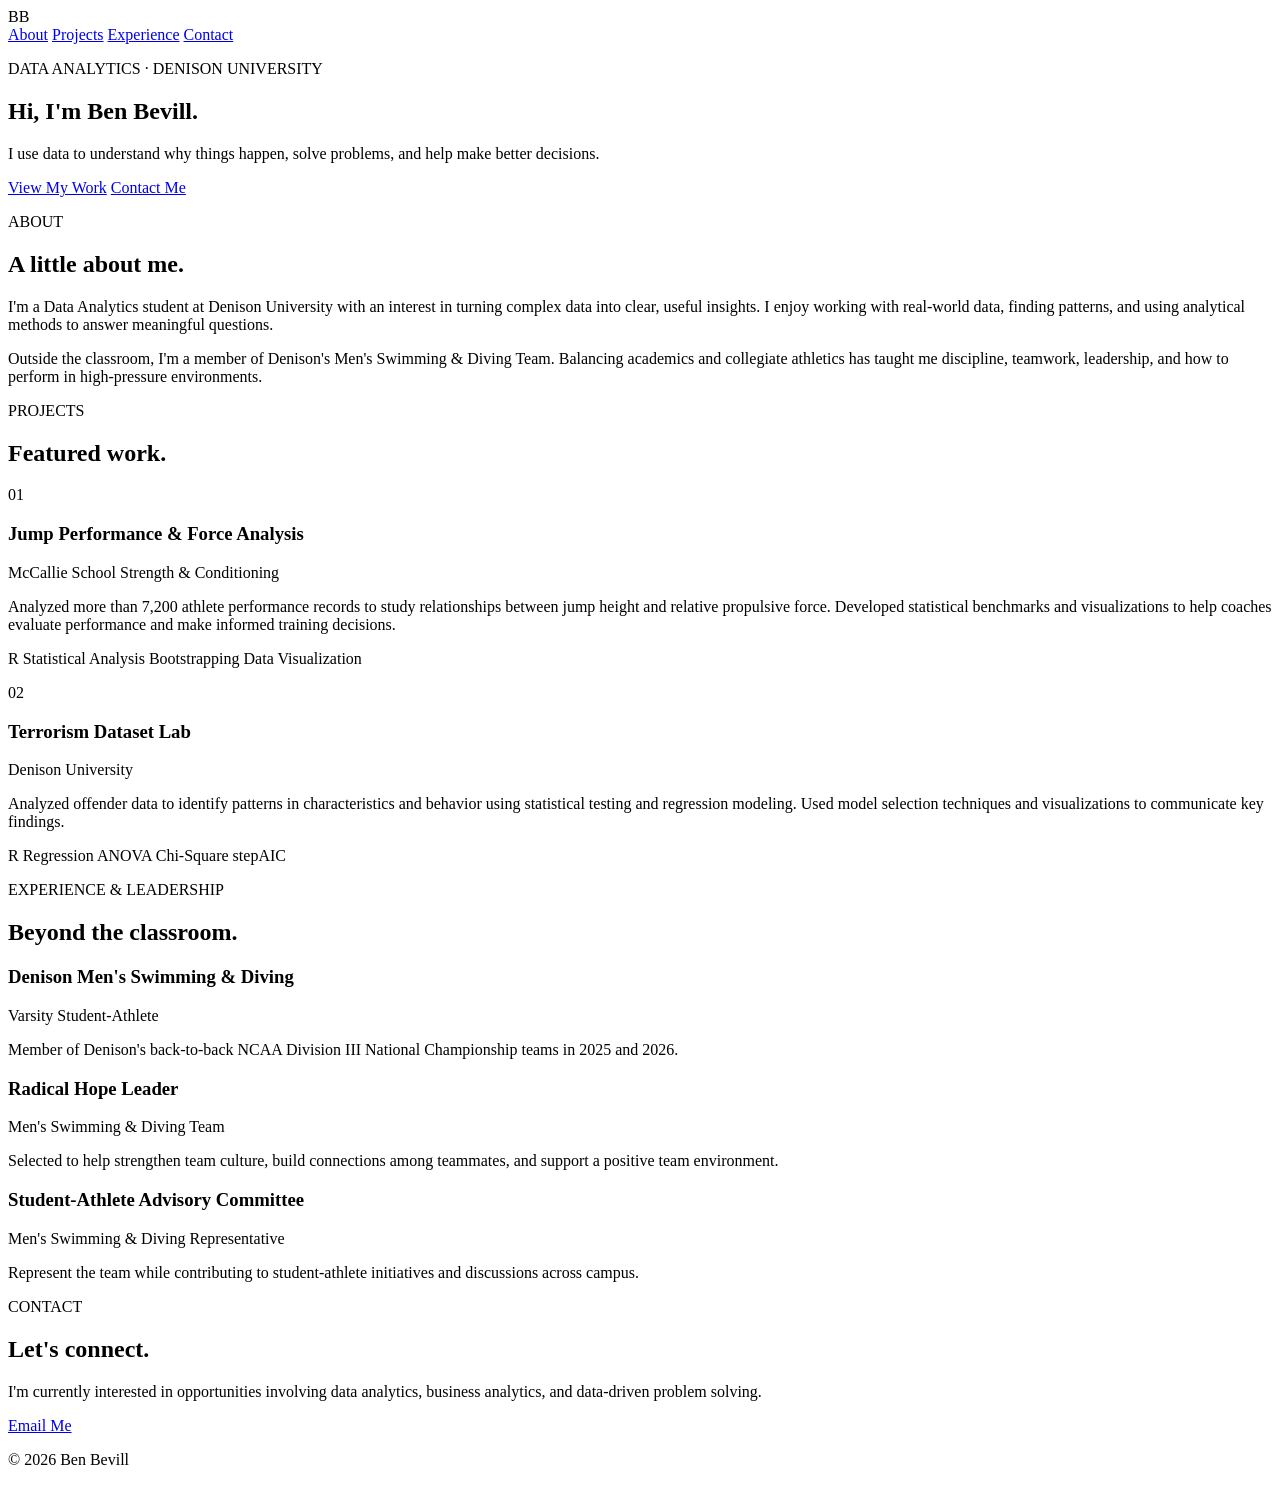
==== index.html @ aefa6fc0 "Add initial portfolio website structure This is the initial commit of the portfolio website for Ben " ====
<!DOCTYPE html>
<html lang="en">

<head>
    <meta charset="UTF-8">
    <meta name="viewport" content="width=device-width, initial-scale=1.0">
    <title>Ben Bevill | Data Analytics</title>
    <meta name="description" content="Portfolio of Ben Bevill, a Data Analytics student at Denison University.">

    <link rel="stylesheet" href="style.css">
</head>

<body>

    <nav>
        <div class="logo">BB</div>

        <div class="nav-links">
            <a href="#about">About</a>
            <a href="#projects">Projects</a>
            <a href="#experience">Experience</a>
            <a href="#contact">Contact</a>
        </div>
    </nav>

    <main>

        <section class="hero">
            <p class="eyebrow">DATA ANALYTICS · DENISON UNIVERSITY</p>

            <h1>Hi, I'm Ben Bevill.</h1>

            <p class="hero-text">
                I use data to understand why things happen, solve problems,
                and help make better decisions.
            </p>

            <div class="hero-buttons">
                <a href="#projects" class="primary-button">View My Work</a>
                <a href="#contact" class="secondary-button">Contact Me</a>
            </div>
        </section>


        <section id="about">
            <p class="section-label">ABOUT</p>
            <h2>A little about me.</h2>

            <p>
                I'm a Data Analytics student at Denison University with an interest
                in turning complex data into clear, useful insights. I enjoy working
                with real-world data, finding patterns, and using analytical methods
                to answer meaningful questions.
            </p>

            <p>
                Outside the classroom, I'm a member of Denison's Men's Swimming &
                Diving Team. Balancing academics and collegiate athletics has taught
                me discipline, teamwork, leadership, and how to perform in
                high-pressure environments.
            </p>
        </section>


        <section id="projects">
            <p class="section-label">PROJECTS</p>
            <h2>Featured work.</h2>

            <article class="project-card">
                <p class="project-number">01</p>
                <h3>Jump Performance & Force Analysis</h3>
                <p class="project-company">
                    McCallie School Strength & Conditioning
                </p>

                <p>
                    Analyzed more than 7,200 athlete performance records to study
                    relationships between jump height and relative propulsive force.
                    Developed statistical benchmarks and visualizations to help
                    coaches evaluate performance and make informed training decisions.
                </p>

                <div class="skills">
                    <span>R</span>
                    <span>Statistical Analysis</span>
                    <span>Bootstrapping</span>
                    <span>Data Visualization</span>
                </div>
            </article>


            <article class="project-card">
                <p class="project-number">02</p>
                <h3>Terrorism Dataset Lab</h3>
                <p class="project-company">Denison University</p>

                <p>
                    Analyzed offender data to identify patterns in characteristics
                    and behavior using statistical testing and regression modeling.
                    Used model selection techniques and visualizations to communicate
                    key findings.
                </p>

                <div class="skills">
                    <span>R</span>
                    <span>Regression</span>
                    <span>ANOVA</span>
                    <span>Chi-Square</span>
                    <span>stepAIC</span>
                </div>
            </article>

        </section>


        <section id="experience">
            <p class="section-label">EXPERIENCE & LEADERSHIP</p>
            <h2>Beyond the classroom.</h2>

            <div class="experience-item">
                <h3>Denison Men's Swimming & Diving</h3>
                <p>Varsity Student-Athlete</p>
                <p>
                    Member of Denison's back-to-back NCAA Division III National
                    Championship teams in 2025 and 2026.
                </p>
            </div>

            <div class="experience-item">
                <h3>Radical Hope Leader</h3>
                <p>Men's Swimming & Diving Team</p>
                <p>
                    Selected to help strengthen team culture, build connections
                    among teammates, and support a positive team environment.
                </p>
            </div>

            <div class="experience-item">
                <h3>Student-Athlete Advisory Committee</h3>
                <p>Men's Swimming & Diving Representative</p>
                <p>
                    Represent the team while contributing to student-athlete
                    initiatives and discussions across campus.
                </p>
            </div>
        </section>


        <section id="contact">
            <p class="section-label">CONTACT</p>
            <h2>Let's connect.</h2>

            <p>
                I'm currently interested in opportunities involving data analytics,
                business analytics, and data-driven problem solving.
            </p>

            <div class="contact-links">
                <a href="mailto:bevill_b1@denison.edu">Email Me</a>

                <!-- We'll add your LinkedIn and GitHub links here later -->
            </div>
        </section>

    </main>

    <footer>
        <p>© 2026 Ben Bevill</p>
    </footer>

</body>
</html>
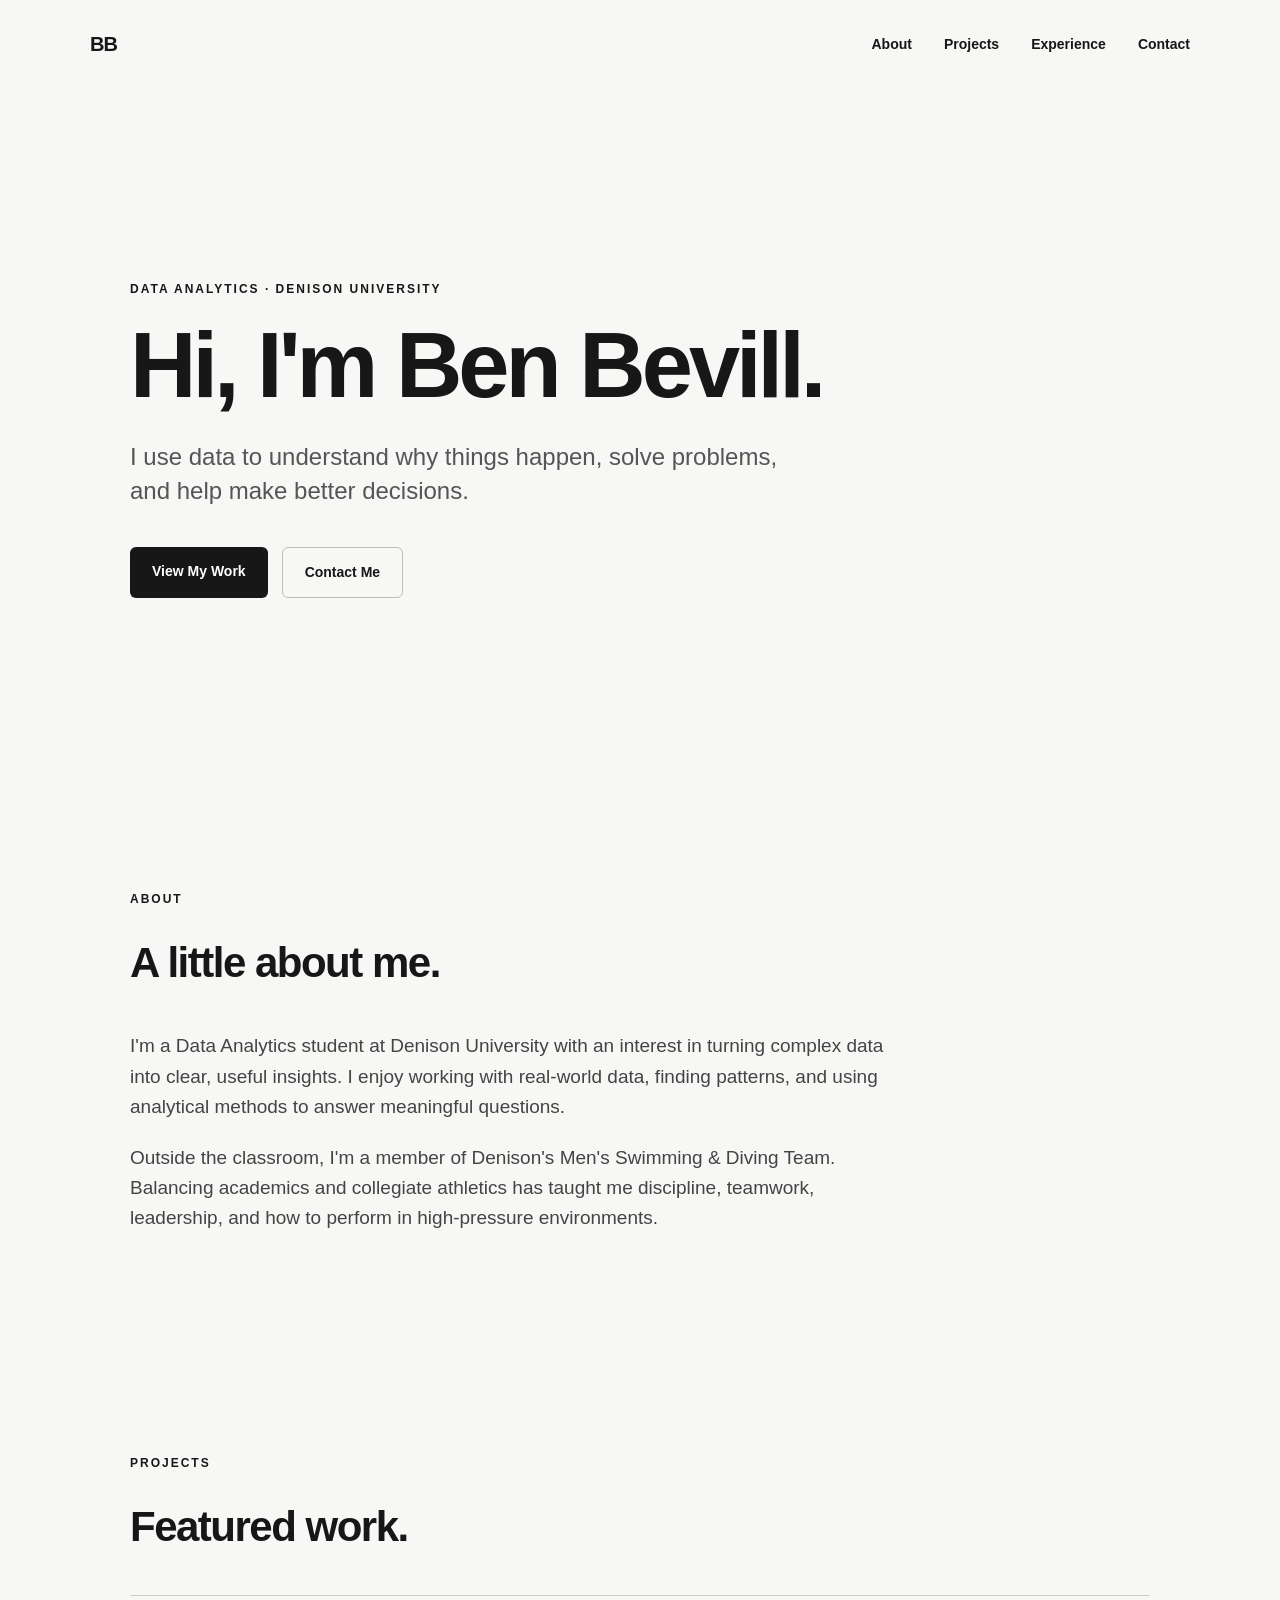
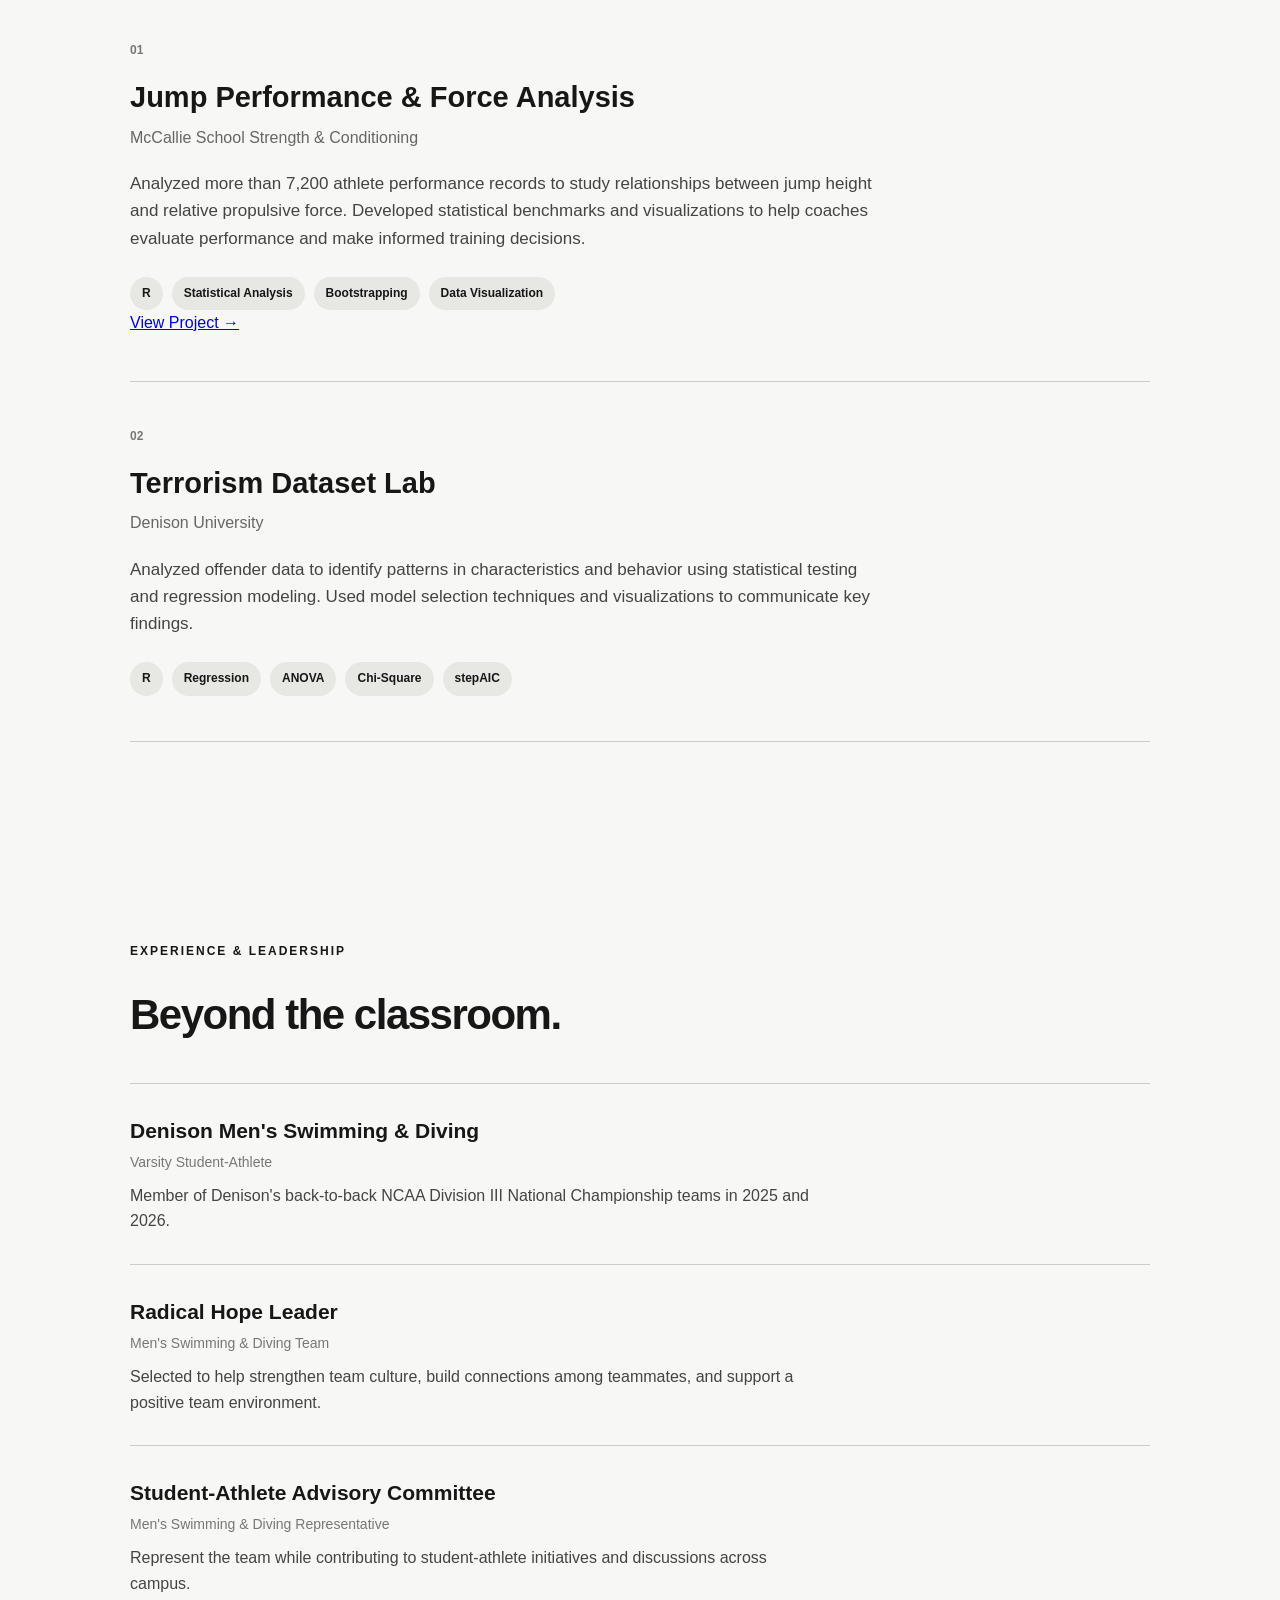
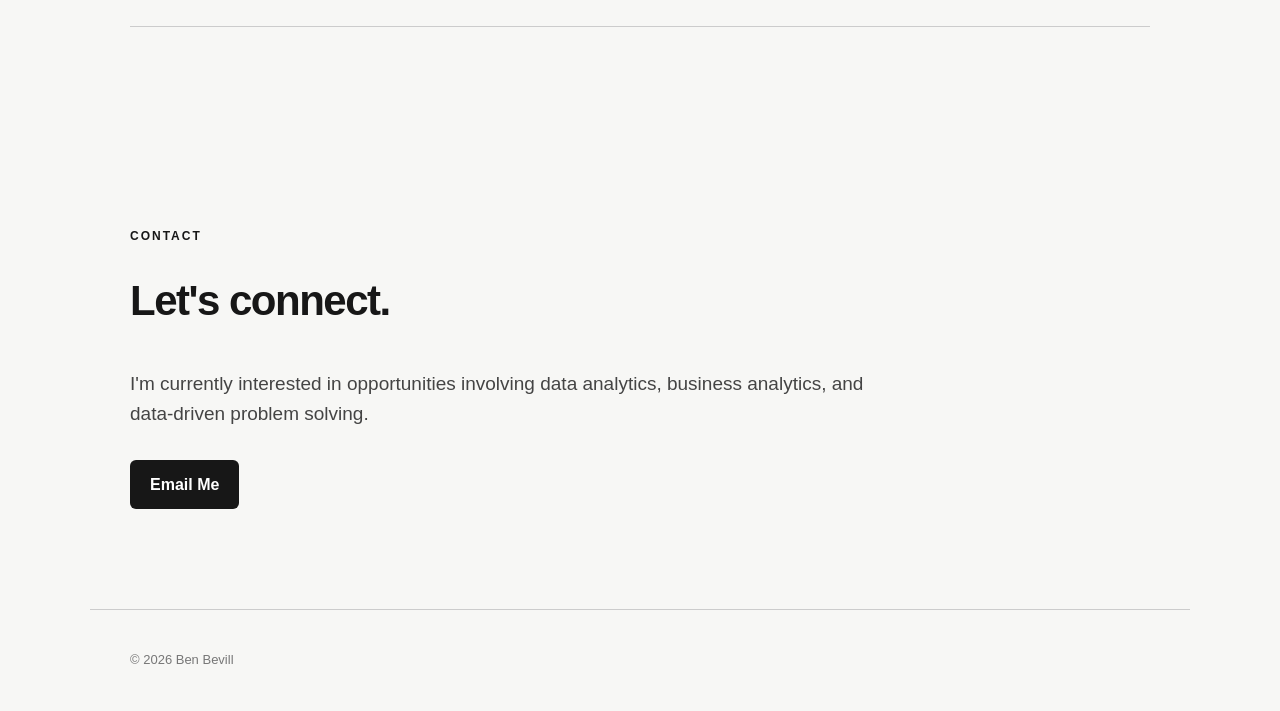
==== commit 84f13eb8: "Refactor HTML structure and formatting" ====
--- a/index.html
+++ b/index.html
@@ -4,15 +4,24 @@
 <head>
     <meta charset="UTF-8">
     <meta name="viewport" content="width=device-width, initial-scale=1.0">
+
     <title>Ben Bevill | Data Analytics</title>
-    <meta name="description" content="Portfolio of Ben Bevill, a Data Analytics student at Denison University.">
+
+    <meta
+        name="description"
+        content="Portfolio of Ben Bevill, a Data Analytics student at Denison University."
+    >
 
     <link rel="stylesheet" href="style.css">
 </head>
 
+
 <body>
 
+    <!-- NAVIGATION -->
+
     <nav>
+
         <div class="logo">BB</div>
 
         <div class="nav-links">
@@ -21,152 +30,302 @@
             <a href="#experience">Experience</a>
             <a href="#contact">Contact</a>
         </div>
+
     </nav>
 
+
     <main>
 
+
+        <!-- HERO -->
+
         <section class="hero">
-            <p class="eyebrow">DATA ANALYTICS · DENISON UNIVERSITY</p>
-
-            <h1>Hi, I'm Ben Bevill.</h1>
+
+            <p class="eyebrow">
+                DATA ANALYTICS · DENISON UNIVERSITY
+            </p>
+
+            <h1>
+                Hi, I'm Ben Bevill.
+            </h1>
 
             <p class="hero-text">
-                I use data to understand why things happen, solve problems,
-                and help make better decisions.
+                I use data to understand why things happen,
+                solve problems, and help make better decisions.
             </p>
 
             <div class="hero-buttons">
-                <a href="#projects" class="primary-button">View My Work</a>
-                <a href="#contact" class="secondary-button">Contact Me</a>
-            </div>
-        </section>
-
+
+                <a
+                    href="#projects"
+                    class="primary-button"
+                >
+                    View My Work
+                </a>
+
+                <a
+                    href="#contact"
+                    class="secondary-button"
+                >
+                    Contact Me
+                </a>
+
+            </div>
+
+        </section>
+
+
+
+        <!-- ABOUT -->
 
         <section id="about">
-            <p class="section-label">ABOUT</p>
-            <h2>A little about me.</h2>
+
+            <p class="section-label">
+                ABOUT
+            </p>
+
+            <h2>
+                A little about me.
+            </h2>
 
             <p>
-                I'm a Data Analytics student at Denison University with an interest
-                in turning complex data into clear, useful insights. I enjoy working
-                with real-world data, finding patterns, and using analytical methods
-                to answer meaningful questions.
+                I'm a Data Analytics student at Denison University
+                with an interest in turning complex data into clear,
+                useful insights. I enjoy working with real-world data,
+                finding patterns, and using analytical methods to
+                answer meaningful questions.
             </p>
 
             <p>
-                Outside the classroom, I'm a member of Denison's Men's Swimming &
-                Diving Team. Balancing academics and collegiate athletics has taught
-                me discipline, teamwork, leadership, and how to perform in
+                Outside the classroom, I'm a member of Denison's
+                Men's Swimming & Diving Team. Balancing academics
+                and collegiate athletics has taught me discipline,
+                teamwork, leadership, and how to perform in
                 high-pressure environments.
             </p>
-        </section>
-
+
+        </section>
+
+
+
+        <!-- PROJECTS -->
 
         <section id="projects">
-            <p class="section-label">PROJECTS</p>
-            <h2>Featured work.</h2>
+
+            <p class="section-label">
+                PROJECTS
+            </p>
+
+            <h2>
+                Featured work.
+            </h2>
+
+
+            <!-- MCCALLIE PROJECT -->
 
             <article class="project-card">
-                <p class="project-number">01</p>
-                <h3>Jump Performance & Force Analysis</h3>
+
+                <p class="project-number">
+                    01
+                </p>
+
+                <h3>
+                    Jump Performance & Force Analysis
+                </h3>
+
                 <p class="project-company">
                     McCallie School Strength & Conditioning
                 </p>
 
                 <p>
-                    Analyzed more than 7,200 athlete performance records to study
-                    relationships between jump height and relative propulsive force.
-                    Developed statistical benchmarks and visualizations to help
-                    coaches evaluate performance and make informed training decisions.
+                    Analyzed more than 7,200 athlete performance
+                    records to study relationships between jump
+                    height and relative propulsive force. Developed
+                    statistical benchmarks and visualizations to
+                    help coaches evaluate performance and make
+                    informed training decisions.
                 </p>
 
                 <div class="skills">
+
                     <span>R</span>
                     <span>Statistical Analysis</span>
                     <span>Bootstrapping</span>
                     <span>Data Visualization</span>
+
                 </div>
+
+                <a
+                    href="mccallie.html"
+                    class="project-link"
+                >
+                    View Project →
+                </a>
+
             </article>
 
 
+
+            <!-- TERRORISM DATASET PROJECT -->
+
             <article class="project-card">
-                <p class="project-number">02</p>
-                <h3>Terrorism Dataset Lab</h3>
-                <p class="project-company">Denison University</p>
-
-                <p>
-                    Analyzed offender data to identify patterns in characteristics
-                    and behavior using statistical testing and regression modeling.
-                    Used model selection techniques and visualizations to communicate
-                    key findings.
+
+                <p class="project-number">
+                    02
+                </p>
+
+                <h3>
+                    Terrorism Dataset Lab
+                </h3>
+
+                <p class="project-company">
+                    Denison University
+                </p>
+
+                <p>
+                    Analyzed offender data to identify patterns in
+                    characteristics and behavior using statistical
+                    testing and regression modeling. Used model
+                    selection techniques and visualizations to
+                    communicate key findings.
                 </p>
 
                 <div class="skills">
+
                     <span>R</span>
                     <span>Regression</span>
                     <span>ANOVA</span>
                     <span>Chi-Square</span>
                     <span>stepAIC</span>
+
                 </div>
+
             </article>
 
         </section>
 
 
+
+        <!-- EXPERIENCE & LEADERSHIP -->
+
         <section id="experience">
-            <p class="section-label">EXPERIENCE & LEADERSHIP</p>
-            <h2>Beyond the classroom.</h2>
+
+            <p class="section-label">
+                EXPERIENCE & LEADERSHIP
+            </p>
+
+            <h2>
+                Beyond the classroom.
+            </h2>
+
 
             <div class="experience-item">
-                <h3>Denison Men's Swimming & Diving</h3>
-                <p>Varsity Student-Athlete</p>
-                <p>
-                    Member of Denison's back-to-back NCAA Division III National
-                    Championship teams in 2025 and 2026.
-                </p>
-            </div>
+
+                <h3>
+                    Denison Men's Swimming & Diving
+                </h3>
+
+                <p>
+                    Varsity Student-Athlete
+                </p>
+
+                <p>
+                    Member of Denison's back-to-back NCAA
+                    Division III National Championship teams
+                    in 2025 and 2026.
+                </p>
+
+            </div>
+
 
             <div class="experience-item">
-                <h3>Radical Hope Leader</h3>
-                <p>Men's Swimming & Diving Team</p>
-                <p>
-                    Selected to help strengthen team culture, build connections
-                    among teammates, and support a positive team environment.
-                </p>
-            </div>
+
+                <h3>
+                    Radical Hope Leader
+                </h3>
+
+                <p>
+                    Men's Swimming & Diving Team
+                </p>
+
+                <p>
+                    Selected to help strengthen team culture,
+                    build connections among teammates, and
+                    support a positive team environment.
+                </p>
+
+            </div>
+
 
             <div class="experience-item">
-                <h3>Student-Athlete Advisory Committee</h3>
-                <p>Men's Swimming & Diving Representative</p>
-                <p>
-                    Represent the team while contributing to student-athlete
-                    initiatives and discussions across campus.
-                </p>
-            </div>
-        </section>
-
+
+                <h3>
+                    Student-Athlete Advisory Committee
+                </h3>
+
+                <p>
+                    Men's Swimming & Diving Representative
+                </p>
+
+                <p>
+                    Represent the team while contributing to
+                    student-athlete initiatives and discussions
+                    across campus.
+                </p>
+
+            </div>
+
+        </section>
+
+
+
+        <!-- CONTACT -->
 
         <section id="contact">
-            <p class="section-label">CONTACT</p>
-            <h2>Let's connect.</h2>
+
+            <p class="section-label">
+                CONTACT
+            </p>
+
+            <h2>
+                Let's connect.
+            </h2>
 
             <p>
-                I'm currently interested in opportunities involving data analytics,
-                business analytics, and data-driven problem solving.
-            </p>
+                I'm currently interested in opportunities involving
+                data analytics, business analytics, and data-driven
+                problem solving.
+            </p>
+
 
             <div class="contact-links">
-                <a href="mailto:bevill_b1@denison.edu">Email Me</a>
-
-                <!-- We'll add your LinkedIn and GitHub links here later -->
-            </div>
-        </section>
+
+                <a href="mailto:bevill_b1@denison.edu">
+                    Email Me
+                </a>
+
+                <!-- LinkedIn and GitHub will be added here -->
+
+            </div>
+
+        </section>
+
 
     </main>
 
+
+
+    <!-- FOOTER -->
+
     <footer>
-        <p>© 2026 Ben Bevill</p>
+
+        <p>
+            © 2026 Ben Bevill
+        </p>
+
     </footer>
 
+
 </body>
+
 </html>
--- a/style.css
+++ b/style.css
@@ -0,0 +1,310 @@
+/* ---------- BASE ---------- */
+
+* {
+    margin: 0;
+    padding: 0;
+    box-sizing: border-box;
+}
+
+html {
+    scroll-behavior: smooth;
+}
+
+body {
+    font-family: Arial, Helvetica, sans-serif;
+    background: #f7f7f5;
+    color: #171717;
+    line-height: 1.6;
+}
+
+main {
+    max-width: 1100px;
+    margin: 0 auto;
+    padding: 0 40px;
+}
+
+section {
+    padding: 100px 0;
+}
+
+
+/* ---------- NAVIGATION ---------- */
+
+nav {
+    max-width: 1180px;
+    margin: 0 auto;
+    padding: 28px 40px;
+
+    display: flex;
+    justify-content: space-between;
+    align-items: center;
+}
+
+.logo {
+    font-size: 20px;
+    font-weight: 800;
+    letter-spacing: -1px;
+}
+
+.nav-links {
+    display: flex;
+    gap: 32px;
+}
+
+.nav-links a {
+    color: #171717;
+    text-decoration: none;
+    font-size: 14px;
+    font-weight: 600;
+}
+
+.nav-links a:hover {
+    opacity: 0.55;
+}
+
+
+/* ---------- HERO ---------- */
+
+.hero {
+    min-height: 78vh;
+    display: flex;
+    flex-direction: column;
+    justify-content: center;
+    max-width: 850px;
+}
+
+.eyebrow,
+.section-label {
+    font-size: 12px;
+    font-weight: 700;
+    letter-spacing: 2px;
+    margin-bottom: 20px;
+}
+
+.hero h1 {
+    font-size: clamp(52px, 8vw, 92px);
+    line-height: 0.98;
+    letter-spacing: -4px;
+    margin-bottom: 30px;
+}
+
+.hero-text {
+    max-width: 650px;
+    font-size: 24px;
+    line-height: 1.45;
+    color: #555;
+}
+
+.hero-buttons {
+    display: flex;
+    gap: 14px;
+    margin-top: 38px;
+}
+
+.primary-button,
+.secondary-button {
+    display: inline-block;
+    padding: 13px 22px;
+    border-radius: 6px;
+    text-decoration: none;
+    font-weight: 700;
+    font-size: 14px;
+}
+
+.primary-button {
+    background: #171717;
+    color: white;
+}
+
+.secondary-button {
+    border: 1px solid #bbb;
+    color: #171717;
+}
+
+.primary-button:hover,
+.secondary-button:hover {
+    transform: translateY(-2px);
+}
+
+
+/* ---------- SECTION HEADINGS ---------- */
+
+section h2 {
+    font-size: 42px;
+    letter-spacing: -1.5px;
+    margin-bottom: 35px;
+}
+
+#about {
+    max-width: 760px;
+}
+
+#about > p:not(.section-label) {
+    font-size: 19px;
+    color: #444;
+    margin-bottom: 20px;
+}
+
+
+/* ---------- PROJECTS ---------- */
+
+.project-card {
+    padding: 45px 0;
+    border-top: 1px solid #ccc;
+}
+
+.project-card:last-child {
+    border-bottom: 1px solid #ccc;
+}
+
+.project-number {
+    font-size: 12px;
+    font-weight: bold;
+    margin-bottom: 14px;
+    color: #777;
+}
+
+.project-card h3 {
+    font-size: 29px;
+    margin-bottom: 4px;
+}
+
+.project-company {
+    color: #666;
+    margin-bottom: 20px;
+}
+
+.project-card > p:not(.project-number):not(.project-company) {
+    max-width: 760px;
+    font-size: 17px;
+    color: #444;
+}
+
+.skills {
+    display: flex;
+    flex-wrap: wrap;
+    gap: 9px;
+    margin-top: 25px;
+}
+
+.skills span {
+    background: #e7e7e3;
+    padding: 7px 12px;
+    border-radius: 20px;
+    font-size: 12px;
+    font-weight: 600;
+}
+
+
+/* ---------- EXPERIENCE ---------- */
+
+.experience-item {
+    border-top: 1px solid #ccc;
+    padding: 30px 0;
+}
+
+.experience-item:last-child {
+    border-bottom: 1px solid #ccc;
+}
+
+.experience-item h3 {
+    font-size: 21px;
+    margin-bottom: 3px;
+}
+
+.experience-item p:nth-child(2) {
+    color: #777;
+    font-size: 14px;
+    margin-bottom: 10px;
+}
+
+.experience-item p:last-child {
+    max-width: 700px;
+    color: #444;
+}
+
+
+/* ---------- CONTACT ---------- */
+
+#contact {
+    max-width: 760px;
+}
+
+#contact > p:not(.section-label) {
+    font-size: 19px;
+    color: #444;
+}
+
+.contact-links {
+    margin-top: 30px;
+    display: flex;
+    gap: 15px;
+}
+
+.contact-links a {
+    background: #171717;
+    color: white;
+    padding: 12px 20px;
+    border-radius: 6px;
+    text-decoration: none;
+    font-weight: 700;
+}
+
+
+/* ---------- FOOTER ---------- */
+
+footer {
+    max-width: 1100px;
+    margin: 0 auto;
+    padding: 40px;
+    border-top: 1px solid #ccc;
+    font-size: 13px;
+    color: #777;
+}
+
+
+/* ---------- MOBILE ---------- */
+
+@media (max-width: 700px) {
+
+    main {
+        padding: 0 22px;
+    }
+
+    nav {
+        padding: 22px;
+    }
+
+    .nav-links {
+        gap: 15px;
+    }
+
+    .nav-links a {
+        font-size: 12px;
+    }
+
+    section {
+        padding: 70px 0;
+    }
+
+    .hero {
+        min-height: 75vh;
+    }
+
+    .hero h1 {
+        letter-spacing: -2px;
+    }
+
+    .hero-text {
+        font-size: 19px;
+    }
+
+    section h2 {
+        font-size: 34px;
+    }
+
+    .hero-buttons {
+        flex-direction: column;
+        align-items: flex-start;
+    }
+}
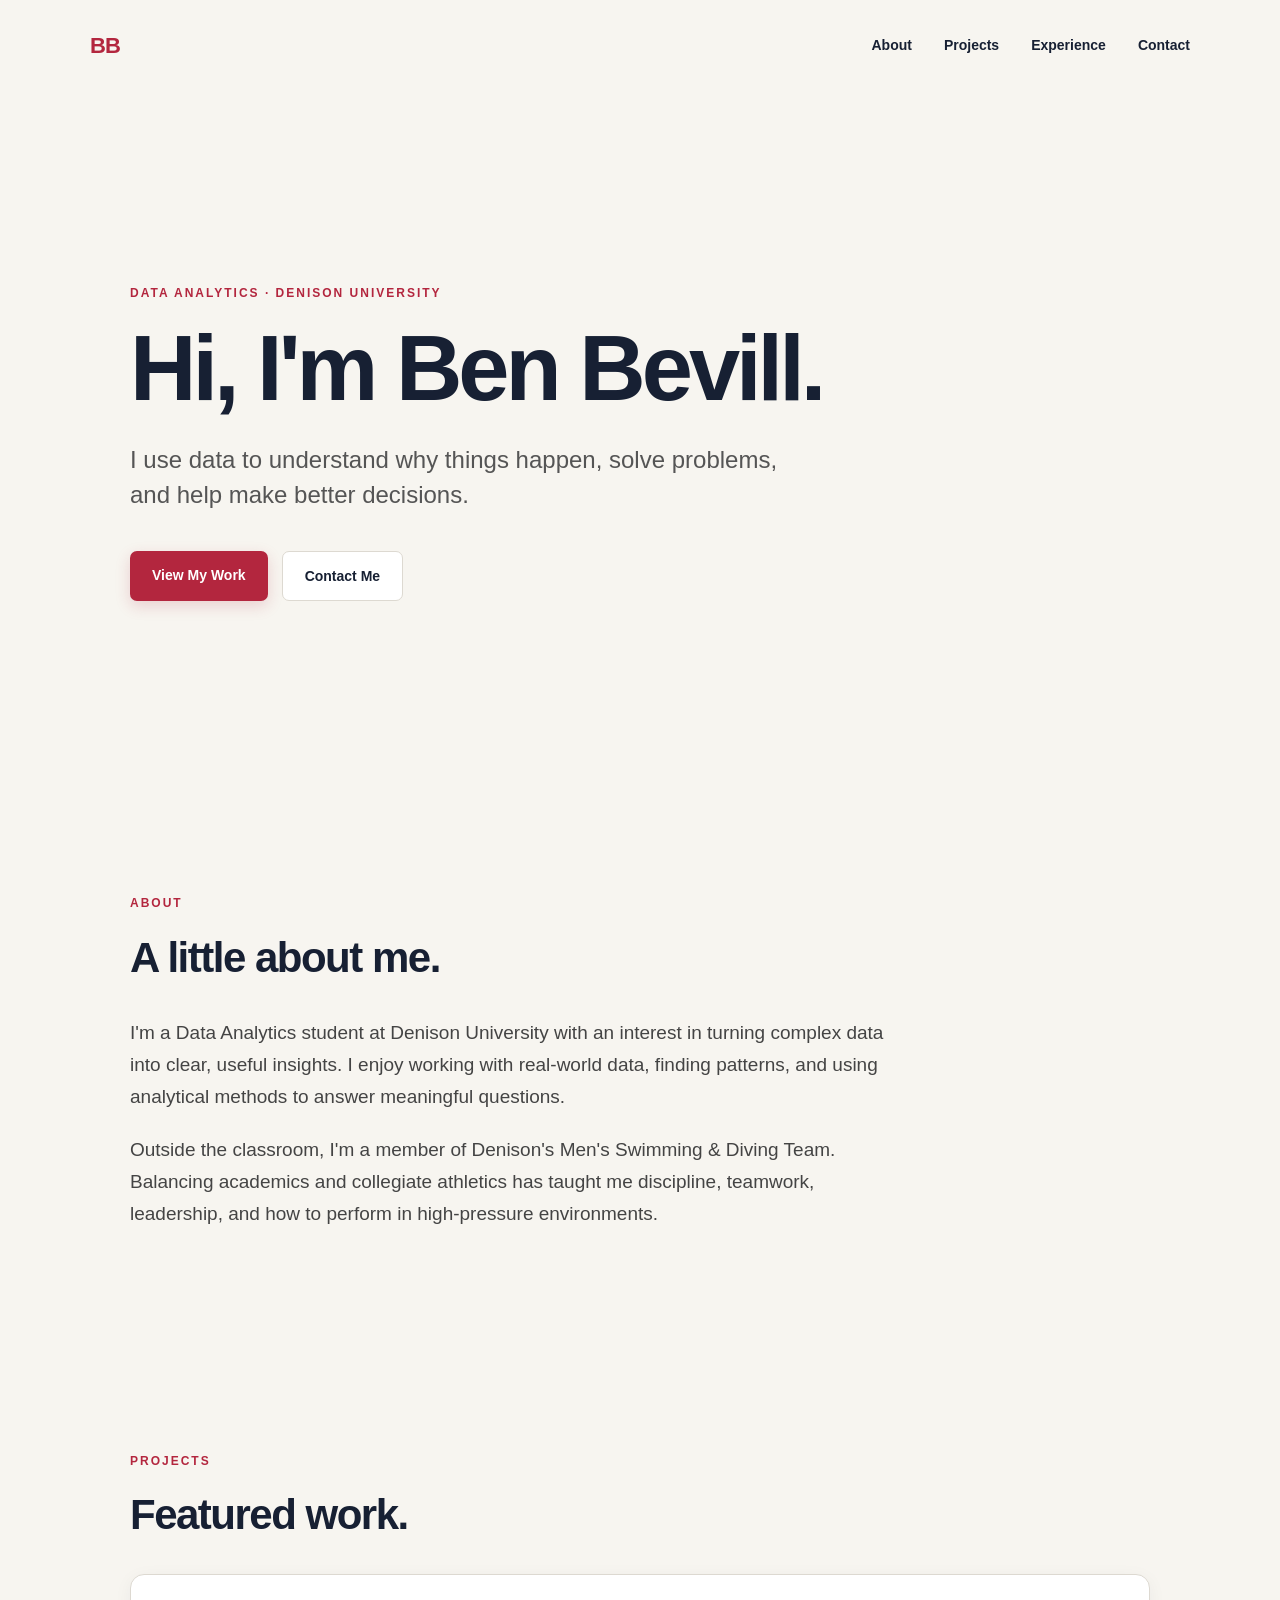
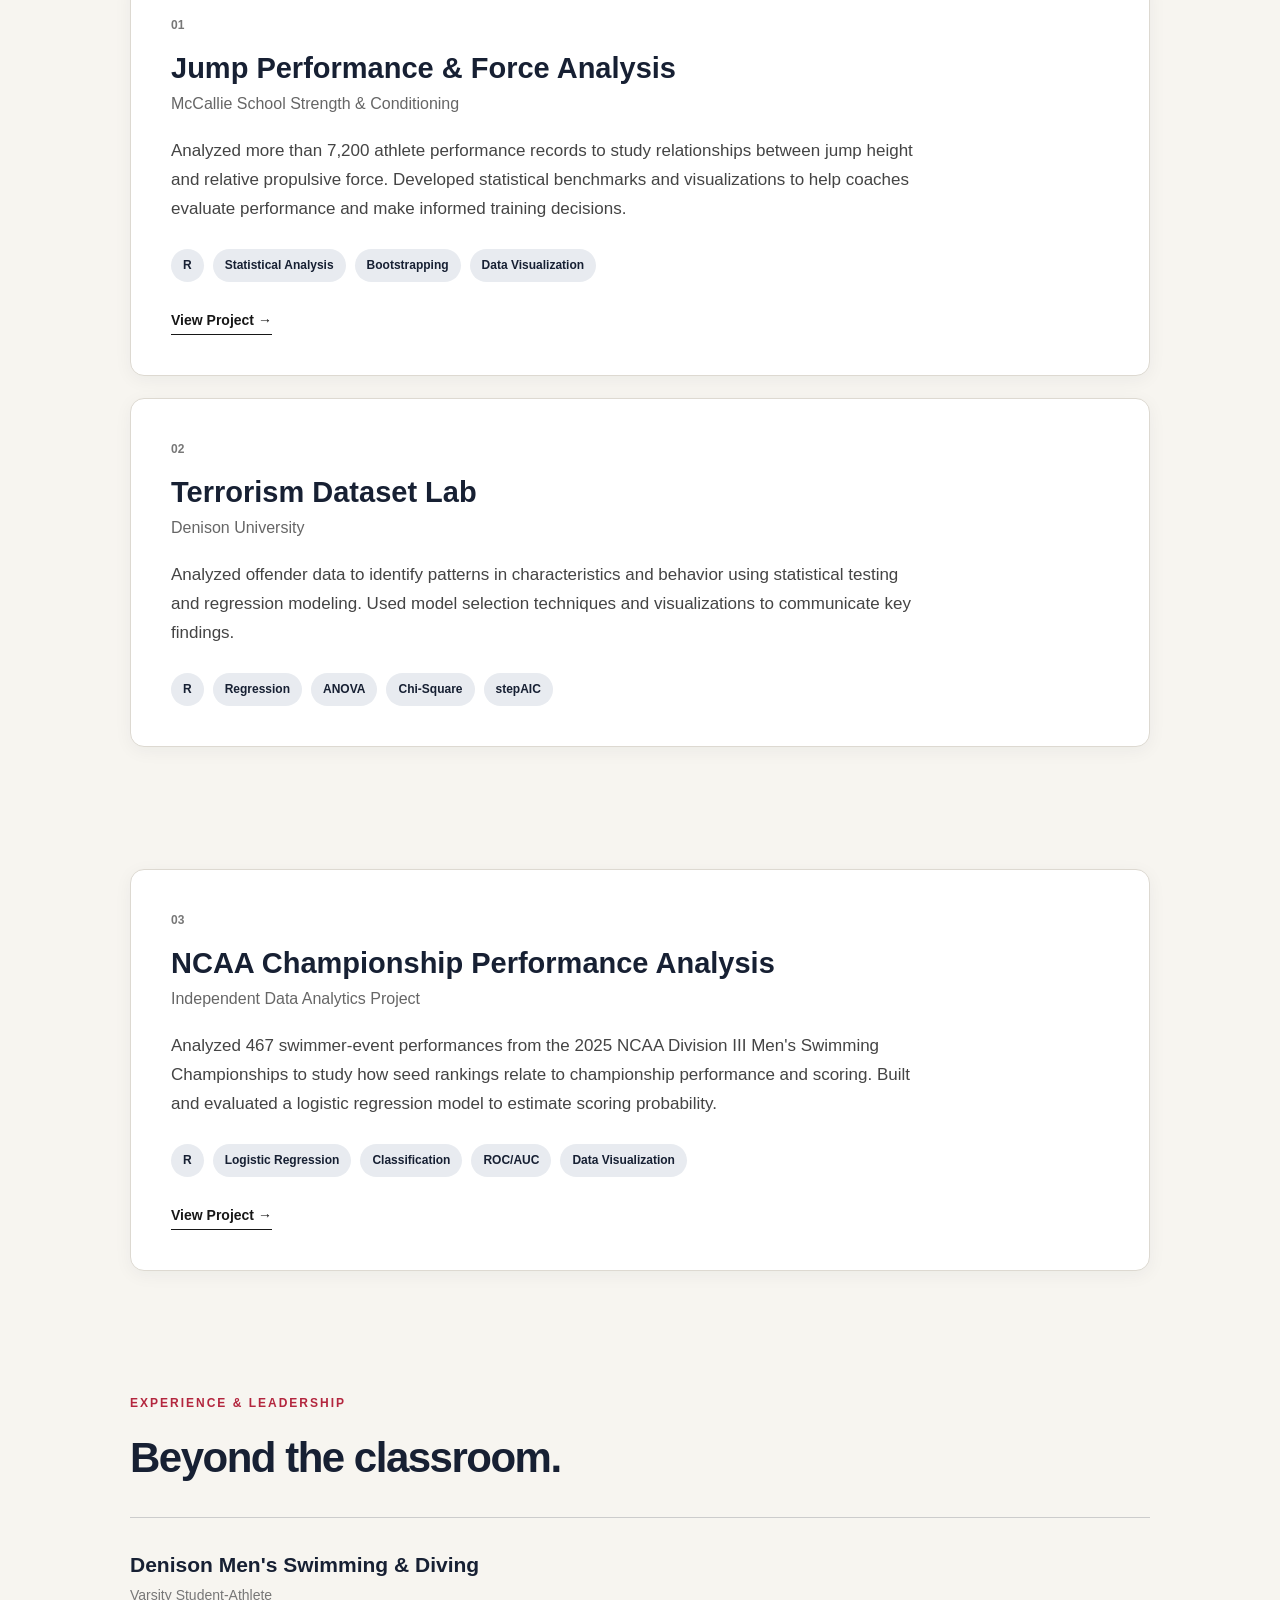
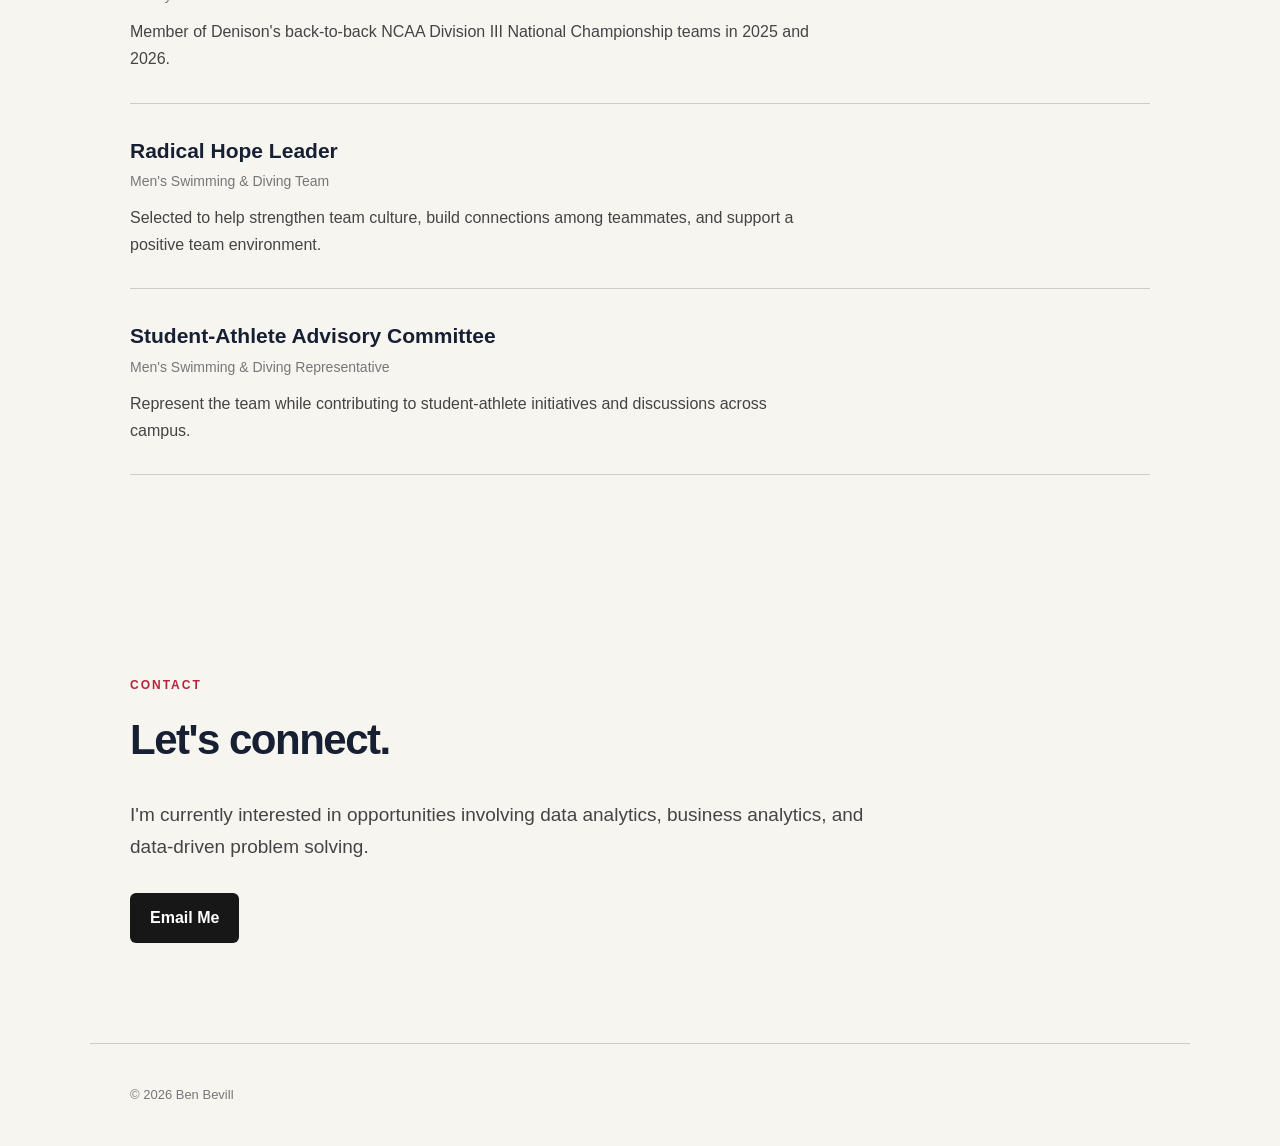
==== commit b07b01d3: "Add NCAA Championship Performance Analysis project Added a new project card for the NCAA Championshi" ====
--- a/index.html
+++ b/index.html
@@ -204,7 +204,49 @@
 
         </section>
 
-
+        <!-- NCAA SWIMMING PROJECT -->
+        
+        <article class="project-card">
+        
+            <p class="project-number">
+                03
+            </p>
+        
+            <h3>
+                NCAA Championship Performance Analysis
+            </h3>
+        
+            <p class="project-company">
+                Independent Data Analytics Project
+            </p>
+        
+            <p>
+                Analyzed 467 swimmer-event performances from the 2025
+                NCAA Division III Men's Swimming Championships to study
+                how seed rankings relate to championship performance
+                and scoring. Built and evaluated a logistic regression
+                model to estimate scoring probability.
+            </p>
+        
+            <div class="skills">
+        
+                <span>R</span>
+                <span>Logistic Regression</span>
+                <span>Classification</span>
+                <span>ROC/AUC</span>
+                <span>Data Visualization</span>
+        
+            </div>
+        
+            <a
+                href="swimming.html"
+                class="project-link"
+            >
+                View Project →
+            </a>
+        
+        </article>
+        
 
         <!-- EXPERIENCE & LEADERSHIP -->
 
--- a/style.css
+++ b/style.css
@@ -1,4 +1,20 @@
+/* =========================================================
+   BEN BEVILL PORTFOLIO
+   ========================================================= */
+
+
 /* ---------- BASE ---------- */
+
+:root {
+    --background: #F7F5F0;
+    --surface: #FFFFFF;
+    --text: #172033;
+    --muted: #626979;
+    --accent: #B3263E;
+    --accent-light: #F1E3E5;
+    --border: #DDD9D1;
+    --navy-light: #E8EBF0;
+}
 
 * {
     margin: 0;
@@ -12,8 +28,8 @@
 
 body {
     font-family: Arial, Helvetica, sans-serif;
-    background: #f7f7f5;
-    color: #171717;
+    background: var(--background);
+    color: var(--text);
     line-height: 1.6;
 }
 
@@ -27,6 +43,10 @@
     padding: 100px 0;
 }
 
+p {
+    line-height: 1.7;
+}
+
 
 /* ---------- NAVIGATION ---------- */
 
@@ -41,7 +61,9 @@
 }
 
 .logo {
-    font-size: 20px;
+    color: var(--accent);
+    text-decoration: none;
+    font-size: 22px;
     font-weight: 800;
     letter-spacing: -1px;
 }
@@ -52,16 +74,16 @@
 }
 
 .nav-links a {
-    color: #171717;
+    color: var(--text);
     text-decoration: none;
     font-size: 14px;
     font-weight: 600;
+    transition: 0.2s ease;
 }
 
 .nav-links a:hover {
-    opacity: 0.55;
-}
-
+    color: var(--accent);
+}
 
 /* ---------- HERO ---------- */
 
@@ -78,7 +100,9 @@
     font-size: 12px;
     font-weight: 700;
     letter-spacing: 2px;
+    text-transform: uppercase;
     margin-bottom: 20px;
+    color: var(--accent);
 }
 
 .hero h1 {
@@ -86,6 +110,7 @@
     line-height: 0.98;
     letter-spacing: -4px;
     margin-bottom: 30px;
+    color: var(--text);
 }
 
 .hero-text {
@@ -101,36 +126,47 @@
     margin-top: 38px;
 }
 
+
+/* ---------- BUTTONS ---------- */
+
 .primary-button,
 .secondary-button {
     display: inline-block;
     padding: 13px 22px;
-    border-radius: 6px;
+    border-radius: 7px;
     text-decoration: none;
     font-weight: 700;
     font-size: 14px;
+    transition: 0.2s ease;
 }
 
 .primary-button {
-    background: #171717;
+    background: var(--accent);
     color: white;
+    box-shadow: 0 5px 15px rgba(179, 38, 62, 0.18);
 }
 
 .secondary-button {
-    border: 1px solid #bbb;
-    color: #171717;
-}
-
-.primary-button:hover,
+    background: white;
+    border: 1px solid var(--border);
+    color: var(--text);
+}
+
+.primary-button:hover {
+    transform: translateY(-3px);
+    box-shadow: 0 8px 20px rgba(179, 38, 62, 0.25);
+}
+
 .secondary-button:hover {
-    transform: translateY(-2px);
-}
-
-
-/* ---------- SECTION HEADINGS ---------- */
+    transform: translateY(-3px);
+    border-color: var(--accent);
+}
+
+/* ---------- GENERAL SECTION HEADINGS ---------- */
 
 section h2 {
     font-size: 42px;
+    line-height: 1.15;
     letter-spacing: -1.5px;
     margin-bottom: 35px;
 }
@@ -146,15 +182,28 @@
 }
 
 
-/* ---------- PROJECTS ---------- */
+/* =========================================================
+   HOMEPAGE PROJECTS
+   ========================================================= */
 
 .project-card {
-    padding: 45px 0;
-    border-top: 1px solid #ccc;
+    background: var(--surface);
+    padding: 40px;
+    margin-bottom: 22px;
+    border: 1px solid var(--border);
+    border-radius: 14px;
+    box-shadow: 0 4px 18px rgba(23, 32, 51, 0.05);
+    transition: 0.25s ease;
+}
+
+.project-card:hover {
+    transform: translateY(-5px);
+    box-shadow: 0 12px 30px rgba(23, 32, 51, 0.10);
+    border-color: #c9c4bb;
 }
 
 .project-card:last-child {
-    border-bottom: 1px solid #ccc;
+    border-bottom: 1px solid var(--border);
 }
 
 .project-number {
@@ -166,6 +215,7 @@
 
 .project-card h3 {
     font-size: 29px;
+    line-height: 1.25;
     margin-bottom: 4px;
 }
 
@@ -179,6 +229,9 @@
     font-size: 17px;
     color: #444;
 }
+
+
+/* ---------- SKILL TAGS ---------- */
 
 .skills {
     display: flex;
@@ -188,15 +241,37 @@
 }
 
 .skills span {
-    background: #e7e7e3;
+    background: var(--navy-light);
+    color: var(--text);
     padding: 7px 12px;
     border-radius: 20px;
     font-size: 12px;
     font-weight: 600;
 }
 
-
-/* ---------- EXPERIENCE ---------- */
+/* ---------- PROJECT LINKS ---------- */
+
+.project-link {
+    display: inline-block;
+    margin-top: 27px;
+    color: #171717;
+    text-decoration: none;
+    font-size: 14px;
+    font-weight: 700;
+    border-bottom: 1px solid #171717;
+    padding-bottom: 3px;
+    transition: 0.2s ease;
+}
+
+.project-link:hover {
+    opacity: 0.55;
+    transform: translateX(4px);
+}
+
+
+/* =========================================================
+   EXPERIENCE
+   ========================================================= */
 
 .experience-item {
     border-top: 1px solid #ccc;
@@ -224,7 +299,9 @@
 }
 
 
-/* ---------- CONTACT ---------- */
+/* =========================================================
+   CONTACT
+   ========================================================= */
 
 #contact {
     max-width: 760px;
@@ -238,6 +315,7 @@
 .contact-links {
     margin-top: 30px;
     display: flex;
+    flex-wrap: wrap;
     gap: 15px;
 }
 
@@ -248,10 +326,283 @@
     border-radius: 6px;
     text-decoration: none;
     font-weight: 700;
-}
-
-
-/* ---------- FOOTER ---------- */
+    transition: 0.2s ease;
+}
+
+.contact-links a:hover {
+    transform: translateY(-2px);
+}
+
+
+/* =========================================================
+   MCCALLIE PROJECT PAGE
+   ========================================================= */
+
+
+/* ---------- PROJECT HERO ---------- */
+
+.project-hero {
+    padding-top: 80px;
+    padding-bottom: 110px;
+    max-width: 950px;
+}
+
+.back-link {
+    display: inline-block;
+    color: #666;
+    text-decoration: none;
+    font-size: 14px;
+    font-weight: 600;
+    margin-bottom: 70px;
+    transition: 0.2s ease;
+}
+
+.back-link:hover {
+    color: #171717;
+    transform: translateX(-3px);
+}
+
+.project-hero h1 {
+    font-size: clamp(48px, 7vw, 82px);
+    line-height: 1;
+    letter-spacing: -3.5px;
+    max-width: 950px;
+    margin-bottom: 30px;
+}
+
+.project-intro {
+    max-width: 780px;
+    font-size: 23px;
+    line-height: 1.5;
+    color: #555;
+}
+
+
+/* ---------- CASE STUDY SECTIONS ---------- */
+
+.case-section {
+    border-top: 1px solid #ccc;
+    max-width: 1000px;
+}
+
+.case-section > p:not(.section-label):not(.large-takeaway) {
+    max-width: 780px;
+    font-size: 18px;
+    color: #444;
+    margin-bottom: 22px;
+}
+
+.case-section h2 {
+    max-width: 850px;
+}
+
+.final-section {
+    padding-bottom: 130px;
+}
+
+.final-section .primary-button {
+    margin-top: 30px;
+}
+
+
+/* =========================================================
+   STAT CARDS
+   ========================================================= */
+
+.stat-grid {
+    display: grid;
+    grid-template-columns: repeat(3, 1fr);
+    gap: 16px;
+    margin-top: 50px;
+    margin-bottom: 25px;
+}
+
+.stat-card {
+    background: var(--text);
+    color: white;
+    padding: 35px 30px;
+    border-radius: 12px;
+    box-shadow: 0 6px 18px rgba(23, 32, 51, 0.12);
+}
+
+.stat-card h3 {
+    color: white;
+    font-size: 38px;
+    line-height: 1;
+    letter-spacing: -1.5px;
+    margin-bottom: 12px;
+}
+
+.stat-card p {
+    color: #CBD0D9;
+    font-size: 14px;
+}
+
+/* =========================================================
+   PROCESS
+   ========================================================= */
+
+.process-grid {
+    margin-top: 50px;
+    border-top: 1px solid #ccc;
+}
+
+.process-step {
+    display: grid;
+    grid-template-columns: 60px 170px 1fr;
+    gap: 25px;
+    align-items: start;
+
+    padding: 28px 0;
+    border-bottom: 1px solid #ccc;
+}
+
+.process-step > p {
+    font-size: 12px;
+    font-weight: 700;
+    color: #888;
+}
+
+.process-step h3 {
+    font-size: 20px;
+}
+
+.process-step span {
+    max-width: 600px;
+    color: #555;
+    font-size: 16px;
+    line-height: 1.6;
+}
+
+
+/* =========================================================
+   DATA TABLE
+   ========================================================= */
+
+.table-wrapper {
+    width: 100%;
+    overflow-x: auto;
+    margin-top: 50px;
+    margin-bottom: 55px;
+}
+
+.project-table {
+    width: 100%;
+    border-collapse: collapse;
+    min-width: 750px;
+}
+
+.project-table th {
+    text-align: left;
+    font-size: 12px;
+    text-transform: uppercase;
+    letter-spacing: 0.5px;
+    padding: 16px 14px;
+    border-bottom: 2px solid #171717;
+}
+
+.project-table td {
+    padding: 17px 14px;
+    border-bottom: 1px solid #ccc;
+    color: #444;
+    font-size: 15px;
+}
+
+.project-table tbody tr:hover {
+    background: #eeeeea;
+}
+
+
+/* =========================================================
+   VISUALIZATION AREAS
+   ========================================================= */
+
+.visual-placeholder {
+    margin-top: 60px;
+    padding: 60px;
+    background: #ecece8;
+    border-radius: 10px;
+}
+
+.visual-placeholder .section-label {
+    margin-bottom: 14px;
+}
+
+.visual-placeholder h3 {
+    font-size: 28px;
+    line-height: 1.25;
+    margin-bottom: 12px;
+}
+
+.visual-placeholder > p:last-child {
+    max-width: 600px;
+    color: #666;
+}
+
+
+/* Future styling for real project images */
+
+.project-visual {
+    width: 100%;
+    display: block;
+    margin-top: 60px;
+    border-radius: 10px;
+}
+
+.visual-caption {
+    color: #777;
+    font-size: 13px;
+    margin-top: 12px;
+}
+
+
+/* =========================================================
+   COLOR-CODED EXPLANATION
+   ========================================================= */
+
+.legend-grid {
+    display: grid;
+    grid-template-columns: repeat(3, 1fr);
+    gap: 16px;
+    margin-top: 45px;
+}
+
+.legend-item {
+    background: #ecece8;
+    padding: 30px;
+    border-radius: 10px;
+}
+
+.legend-item h3 {
+    font-size: 19px;
+    margin-bottom: 12px;
+}
+
+.legend-item p {
+    color: #555;
+    font-size: 14px;
+}
+
+
+/* =========================================================
+   KEY FINDING
+   ========================================================= */
+
+.large-takeaway {
+    max-width: 900px;
+    font-size: clamp(27px, 4vw, 42px);
+    line-height: 1.25;
+    letter-spacing: -1px;
+    margin-bottom: 35px;
+    color: var(--text);
+    border-left: 5px solid var(--accent);
+    padding-left: 30px;
+}
+
+
+/* =========================================================
+   FOOTER
+   ========================================================= */
 
 footer {
     max-width: 1100px;
@@ -263,7 +614,30 @@
 }
 
 
-/* ---------- MOBILE ---------- */
+/* =========================================================
+   TABLET
+   ========================================================= */
+
+@media (max-width: 900px) {
+
+    .stat-grid {
+        grid-template-columns: 1fr;
+    }
+
+    .legend-grid {
+        grid-template-columns: 1fr;
+    }
+
+    .process-step {
+        grid-template-columns: 45px 140px 1fr;
+    }
+
+}
+
+
+/* =========================================================
+   MOBILE
+   ========================================================= */
 
 @media (max-width: 700px) {
 
@@ -276,17 +650,20 @@
     }
 
     .nav-links {
-        gap: 15px;
+        gap: 14px;
     }
 
     .nav-links a {
-        font-size: 12px;
+        font-size: 11px;
     }
 
     section {
         padding: 70px 0;
     }
 
+
+    /* Homepage hero */
+
     .hero {
         min-height: 75vh;
     }
@@ -297,14 +674,86 @@
 
     .hero-text {
         font-size: 19px;
-    }
-
-    section h2 {
-        font-size: 34px;
     }
 
     .hero-buttons {
         flex-direction: column;
         align-items: flex-start;
     }
-}
+
+
+    /* Headings */
+
+    section h2 {
+        font-size: 34px;
+    }
+
+
+    /* Project page */
+
+    .project-hero {
+        padding-top: 50px;
+        padding-bottom: 80px;
+    }
+
+    .project-hero h1 {
+        letter-spacing: -2px;
+    }
+
+    .project-intro {
+        font-size: 19px;
+    }
+
+    .back-link {
+        margin-bottom: 50px;
+    }
+
+    .case-section > p:not(.section-label):not(.large-takeaway) {
+        font-size: 16px;
+    }
+
+
+    /* Stats */
+
+    .stat-card {
+        padding: 28px 24px;
+    }
+
+    .stat-card h3 {
+        font-size: 32px;
+    }
+
+
+    /* Process */
+
+    .process-step {
+        display: block;
+    }
+
+    .process-step > p {
+        margin-bottom: 8px;
+    }
+
+    .process-step h3 {
+        margin-bottom: 8px;
+    }
+
+
+    /* Visualizations */
+
+    .visual-placeholder {
+        padding: 35px 25px;
+    }
+
+    .visual-placeholder h3 {
+        font-size: 23px;
+    }
+
+
+    /* Footer */
+
+    footer {
+        padding: 30px 22px;
+    }
+
+}
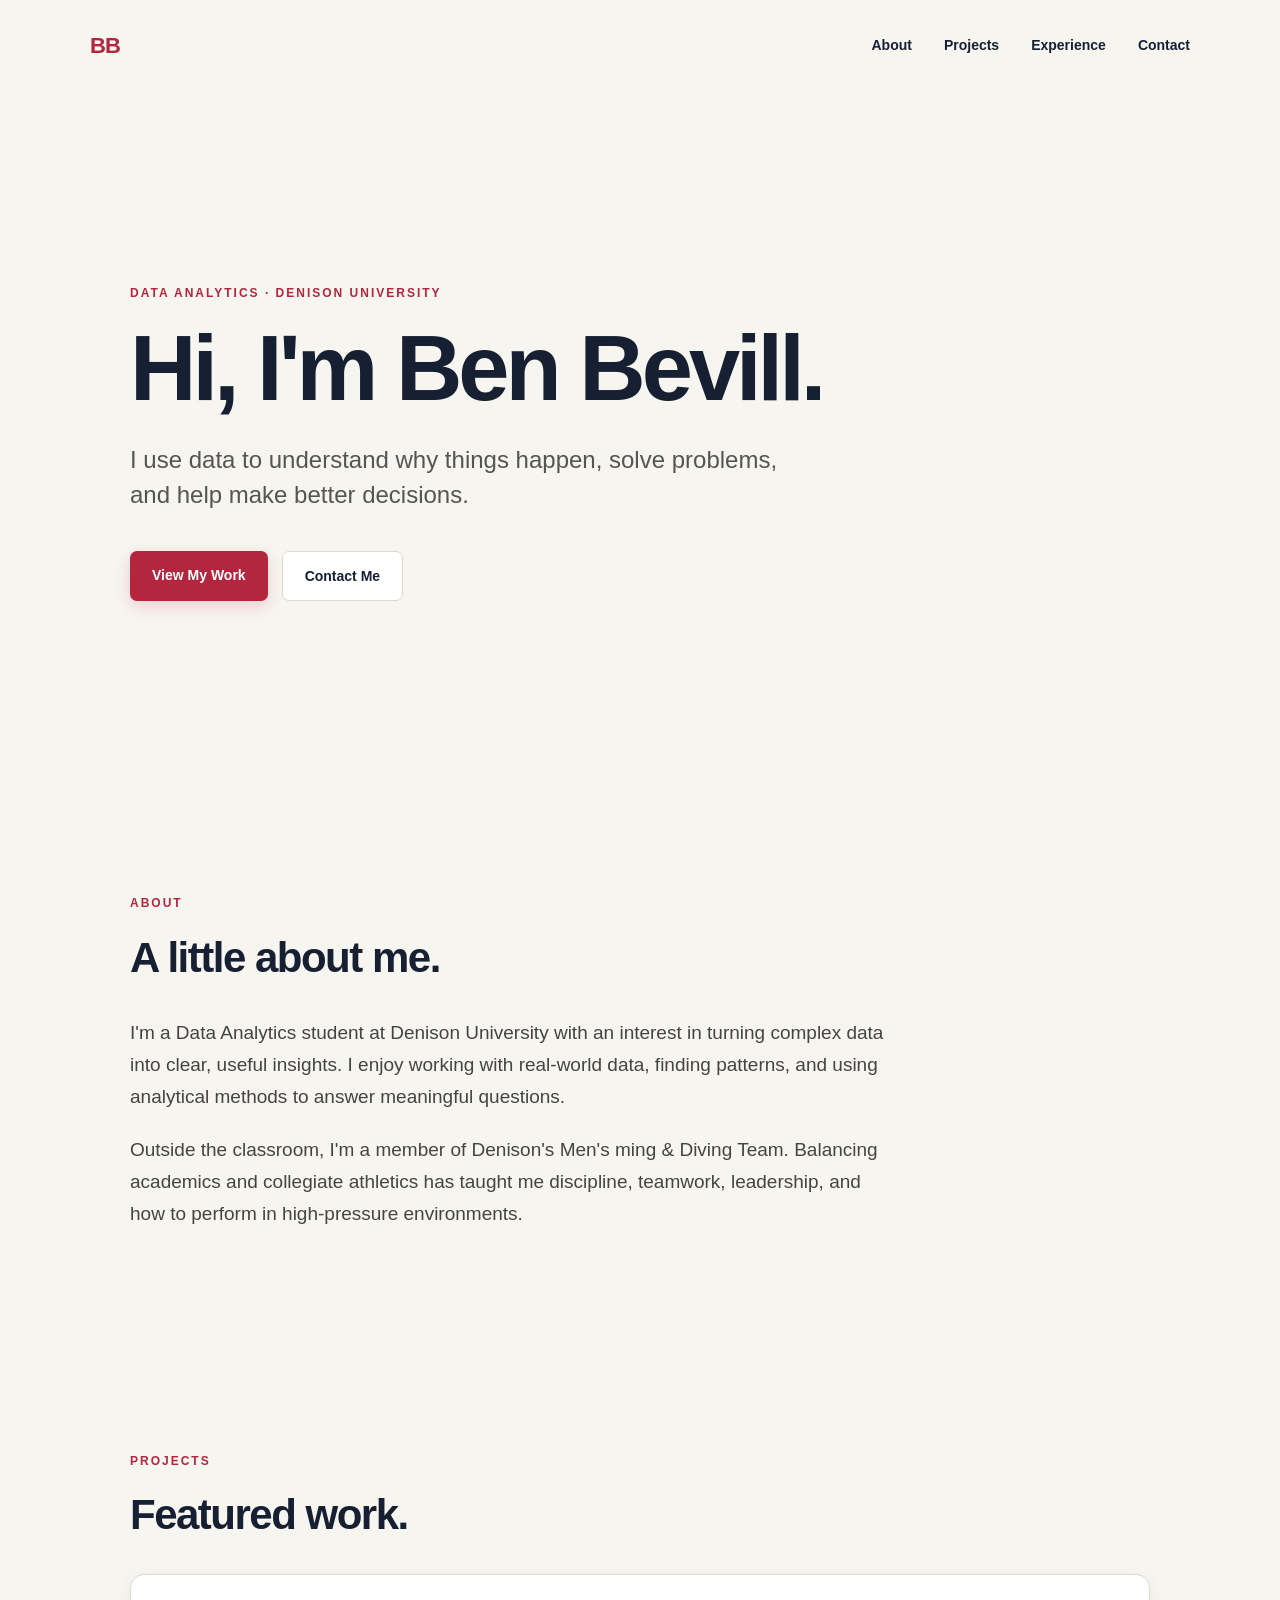
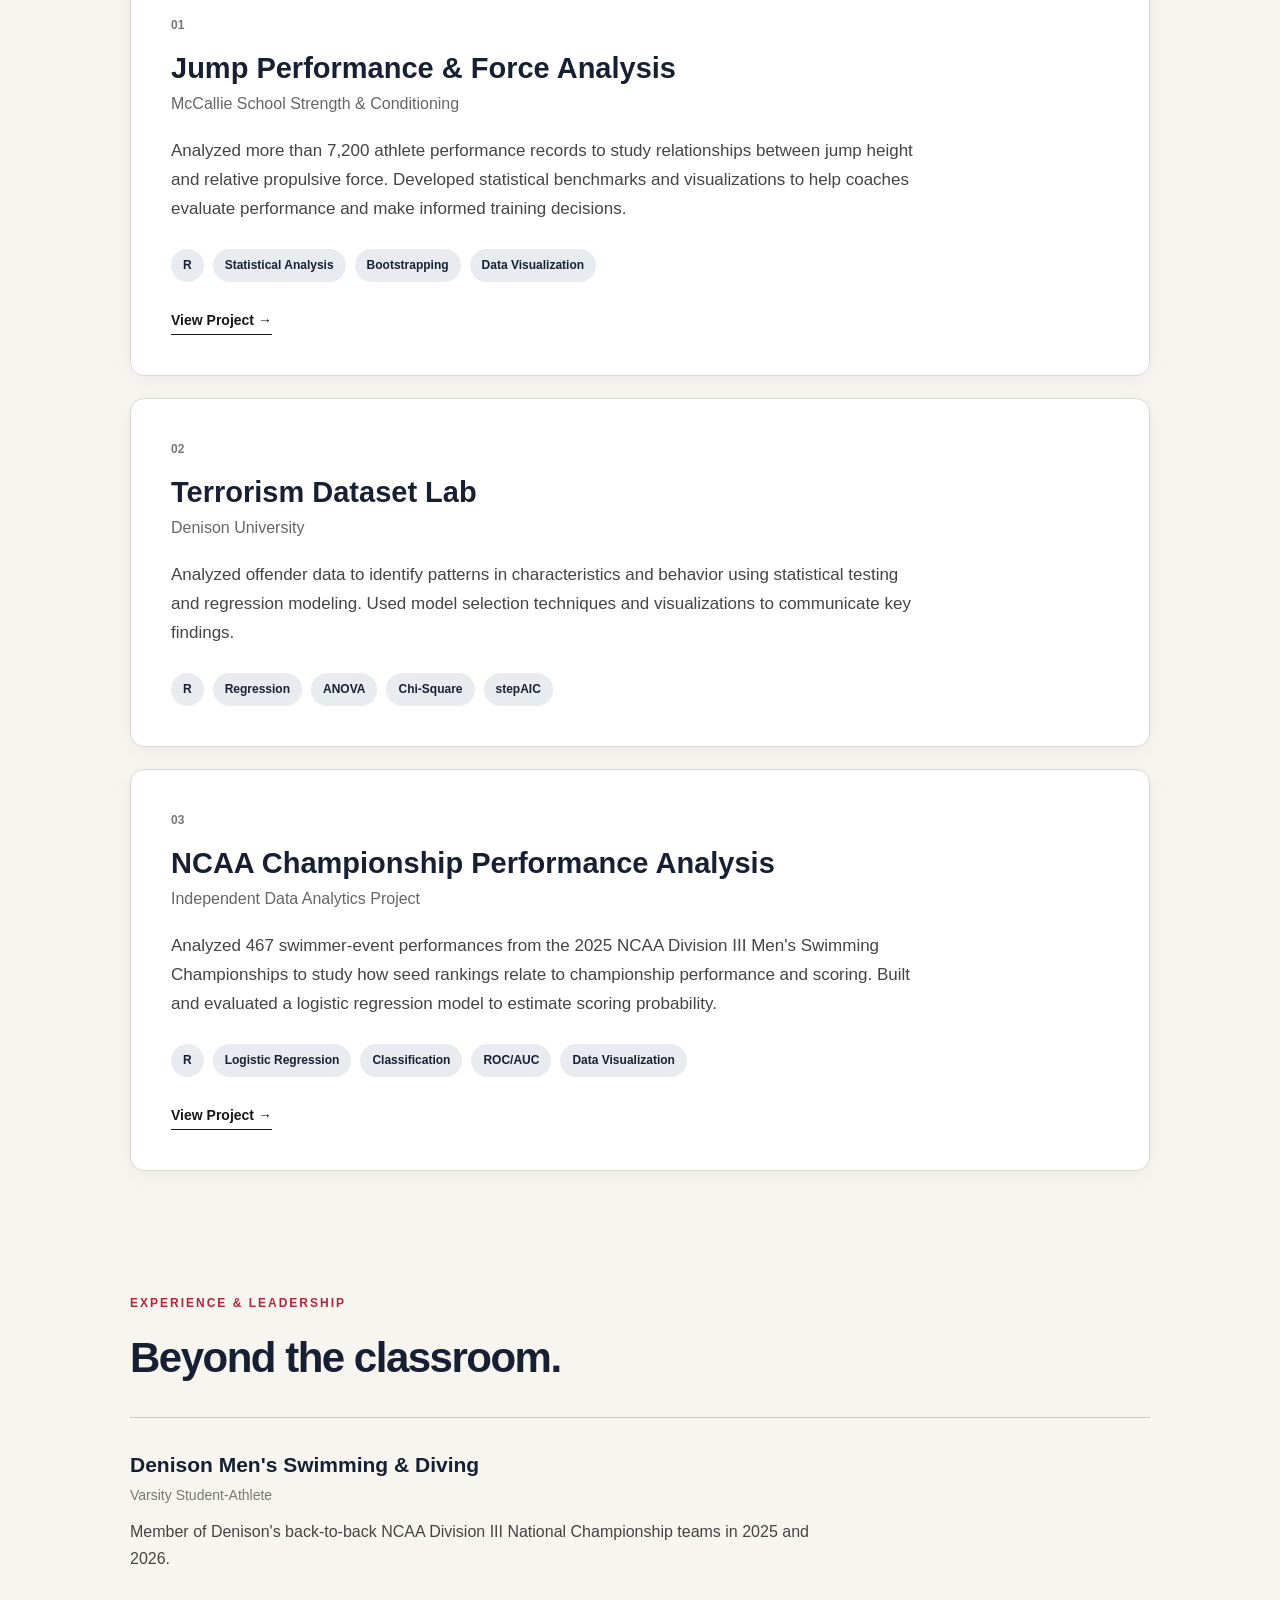
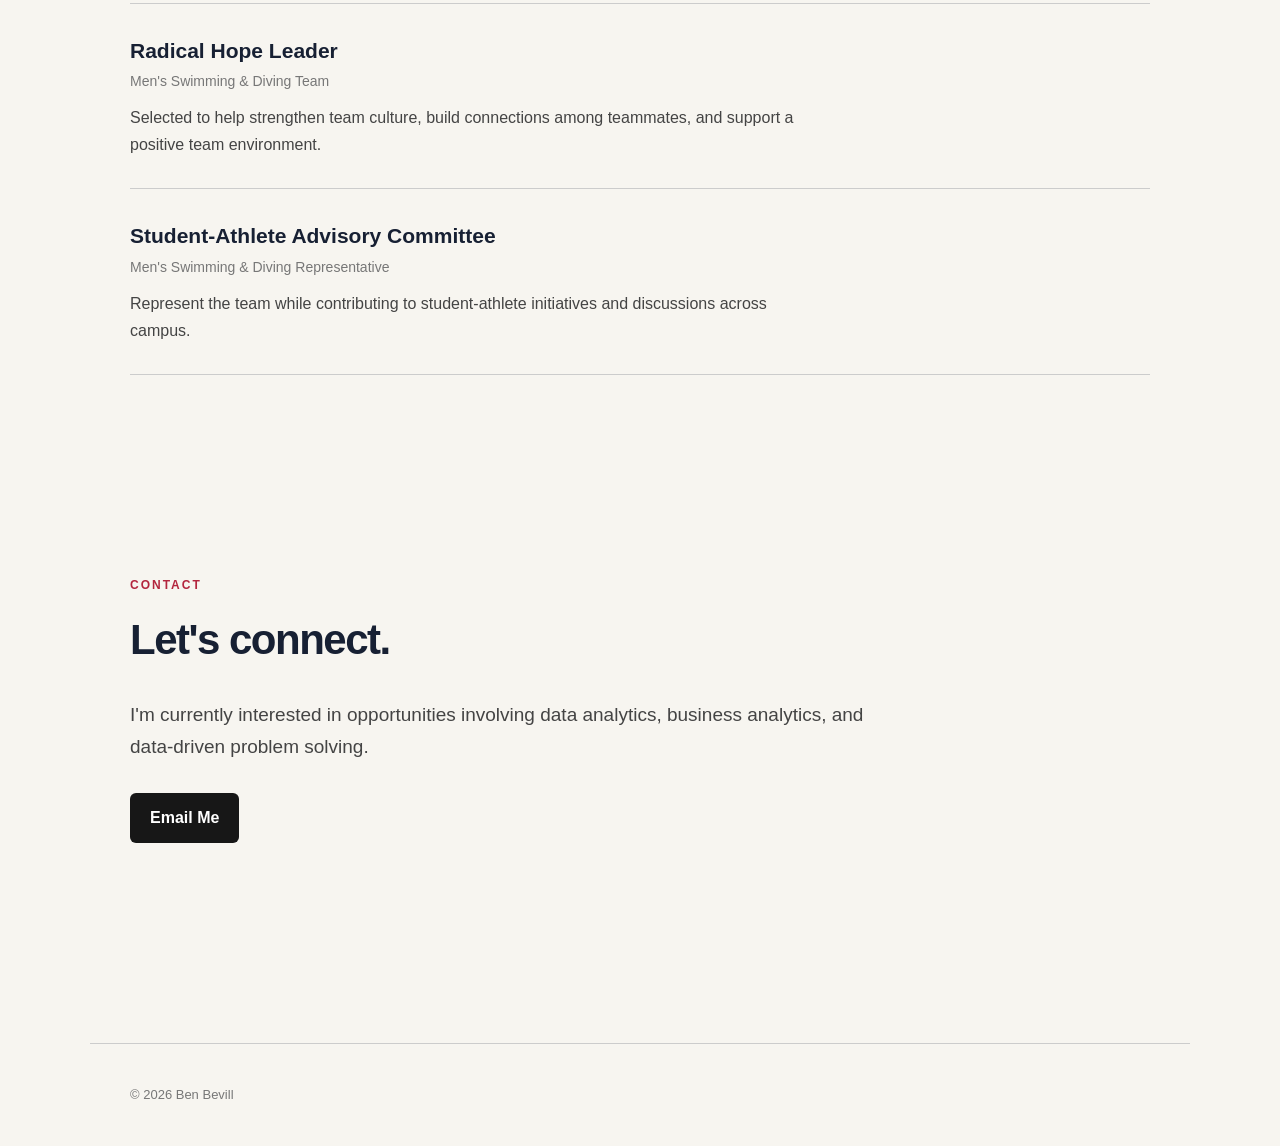
==== commit c1acfe35: "Fix typo in swimming team description Corrected a typo in the description of the swimming team." ====
--- a/index.html
+++ b/index.html
@@ -98,7 +98,7 @@
 
             <p>
                 Outside the classroom, I'm a member of Denison's
-                Men's Swimming & Diving Team. Balancing academics
+                Men's ming & Diving Team. Balancing academics
                 and collegiate athletics has taught me discipline,
                 teamwork, leadership, and how to perform in
                 high-pressure environments.
@@ -202,7 +202,6 @@
 
             </article>
 
-        </section>
 
         <!-- NCAA SWIMMING PROJECT -->
         
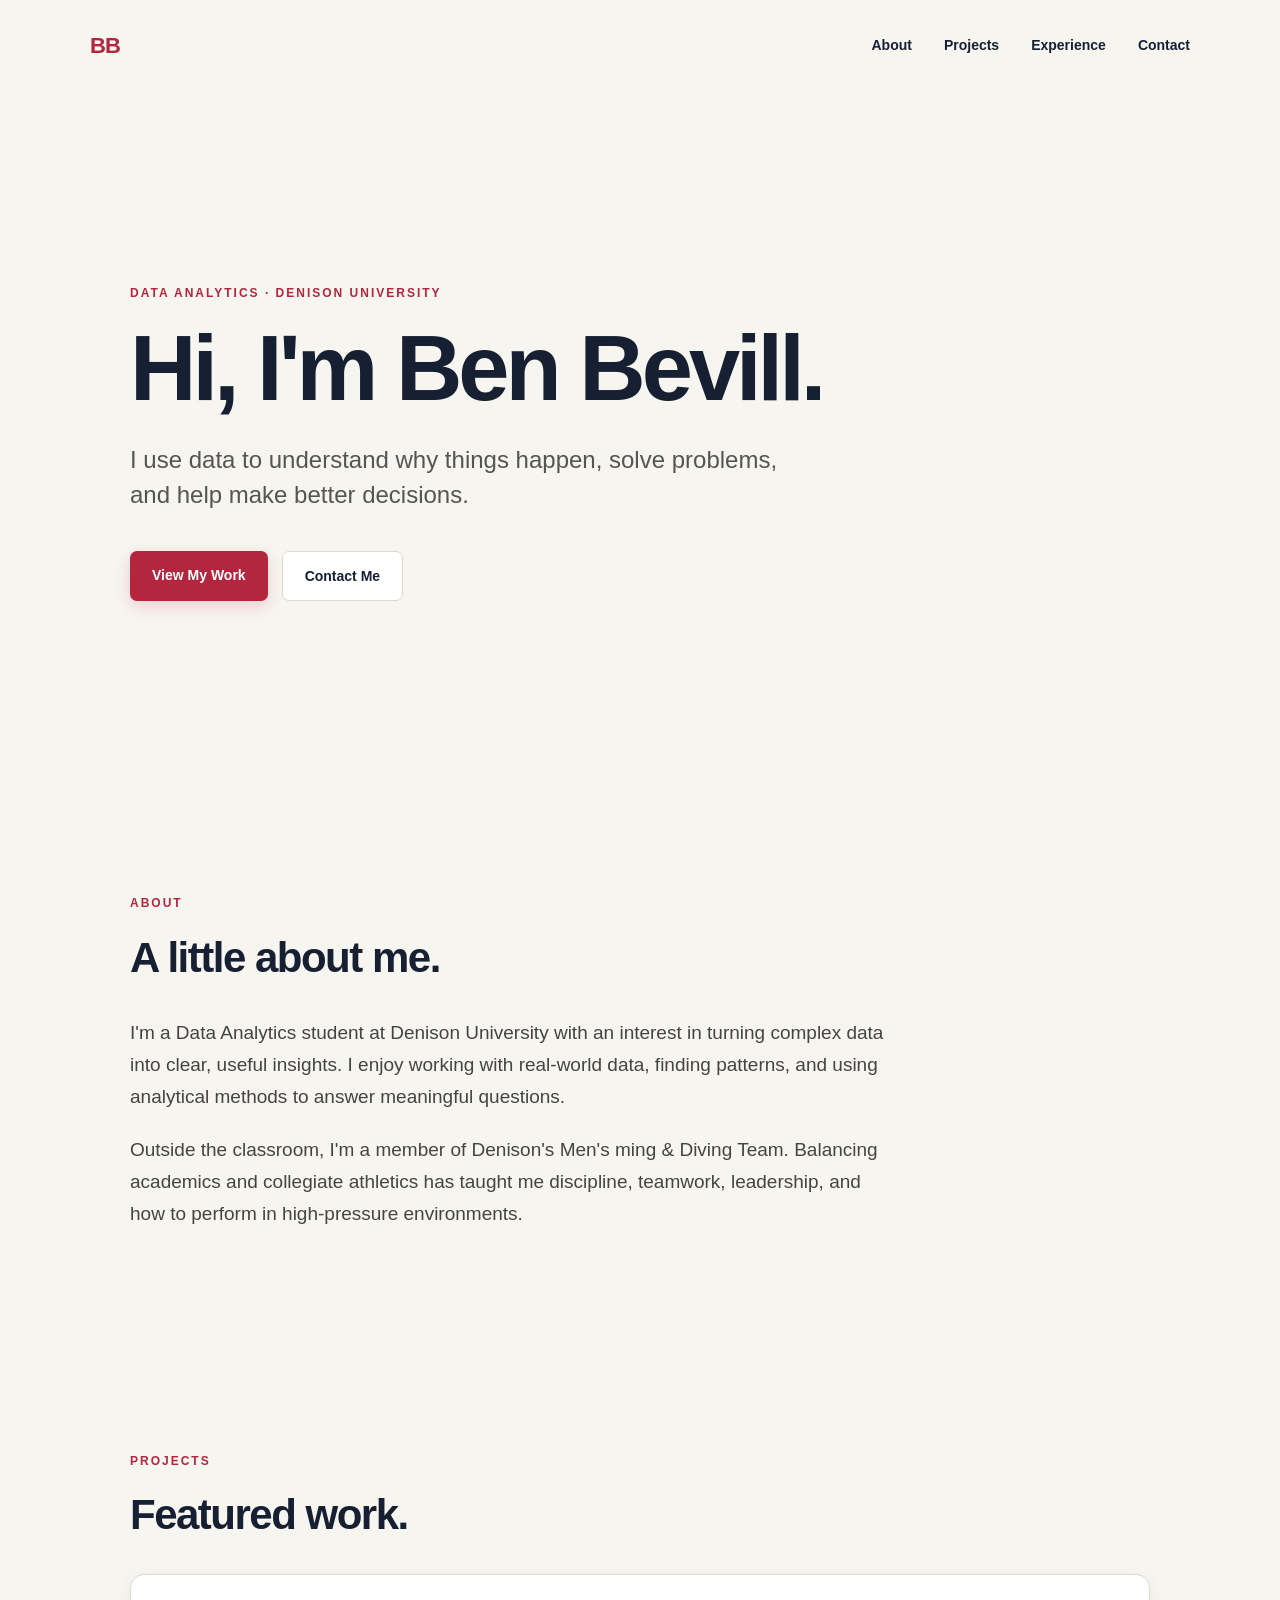
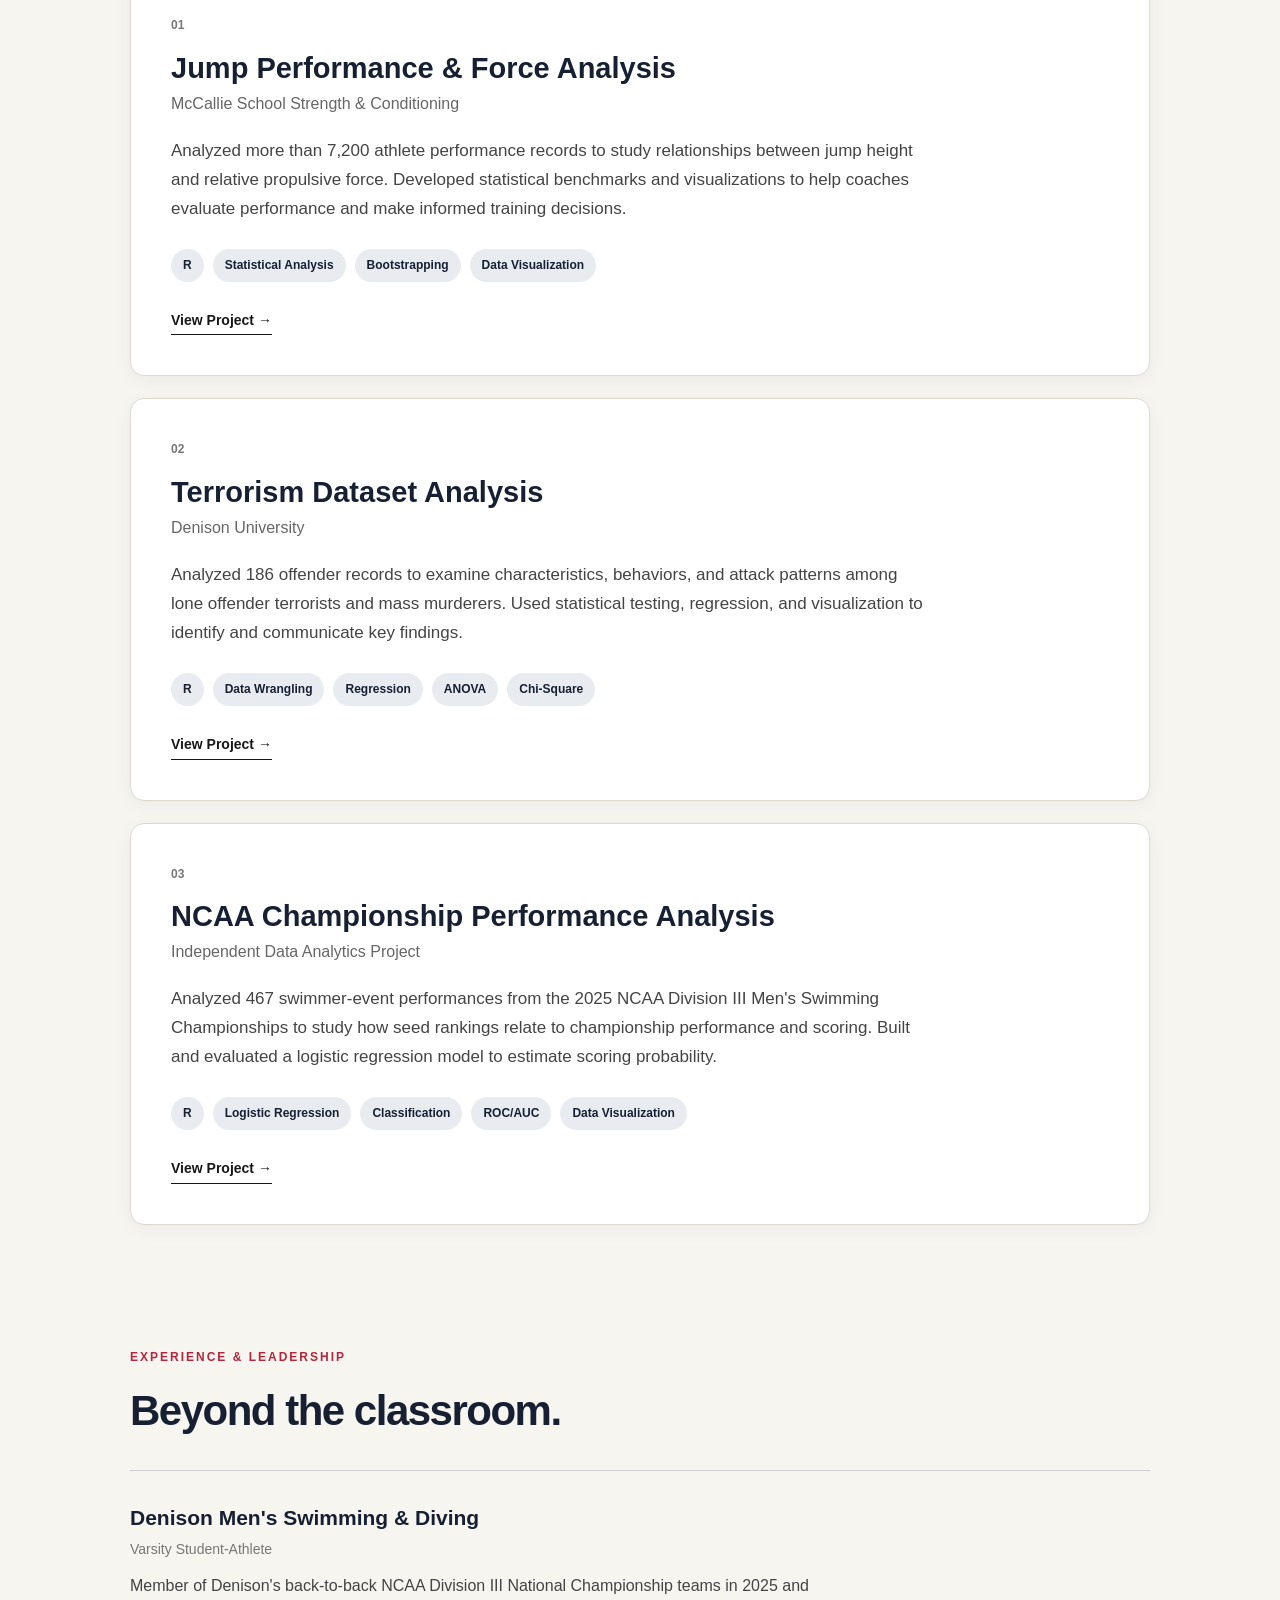
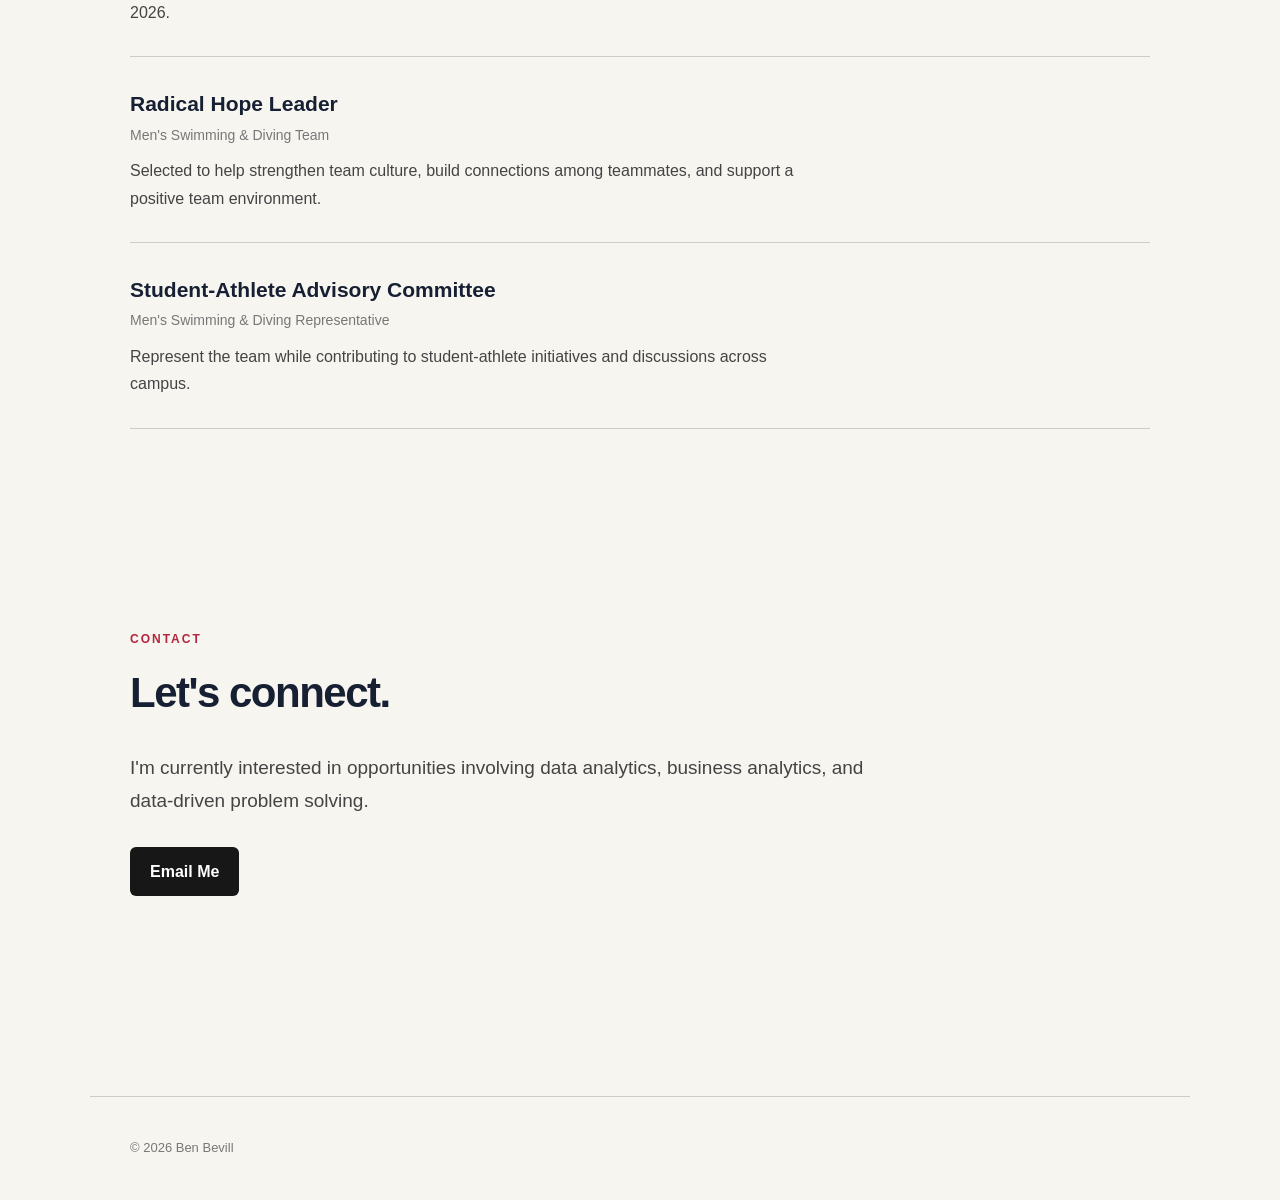
==== commit 67f035f3: "Update index.html" ====
--- a/index.html
+++ b/index.html
@@ -165,43 +165,47 @@
             </article>
 
 
-
             <!-- TERRORISM DATASET PROJECT -->
-
+            
             <article class="project-card">
-
+            
                 <p class="project-number">
                     02
                 </p>
-
-                <h3>
-                    Terrorism Dataset Lab
-                </h3>
-
+            
+                <h3>
+                    Terrorism Dataset Analysis
+                </h3>
+            
                 <p class="project-company">
                     Denison University
                 </p>
-
-                <p>
-                    Analyzed offender data to identify patterns in
-                    characteristics and behavior using statistical
-                    testing and regression modeling. Used model
-                    selection techniques and visualizations to
-                    communicate key findings.
-                </p>
-
+            
+                <p>
+                    Analyzed 186 offender records to examine characteristics,
+                    behaviors, and attack patterns among lone offender terrorists
+                    and mass murderers. Used statistical testing, regression,
+                    and visualization to identify and communicate key findings.
+                </p>
+            
                 <div class="skills">
-
+            
                     <span>R</span>
+                    <span>Data Wrangling</span>
                     <span>Regression</span>
                     <span>ANOVA</span>
                     <span>Chi-Square</span>
-                    <span>stepAIC</span>
-
+            
                 </div>
-
+            
+                <a
+                    href="terrorism.html"
+                    class="project-link"
+                >
+                    View Project →
+                </a>
+            
             </article>
-
 
         <!-- NCAA SWIMMING PROJECT -->
         
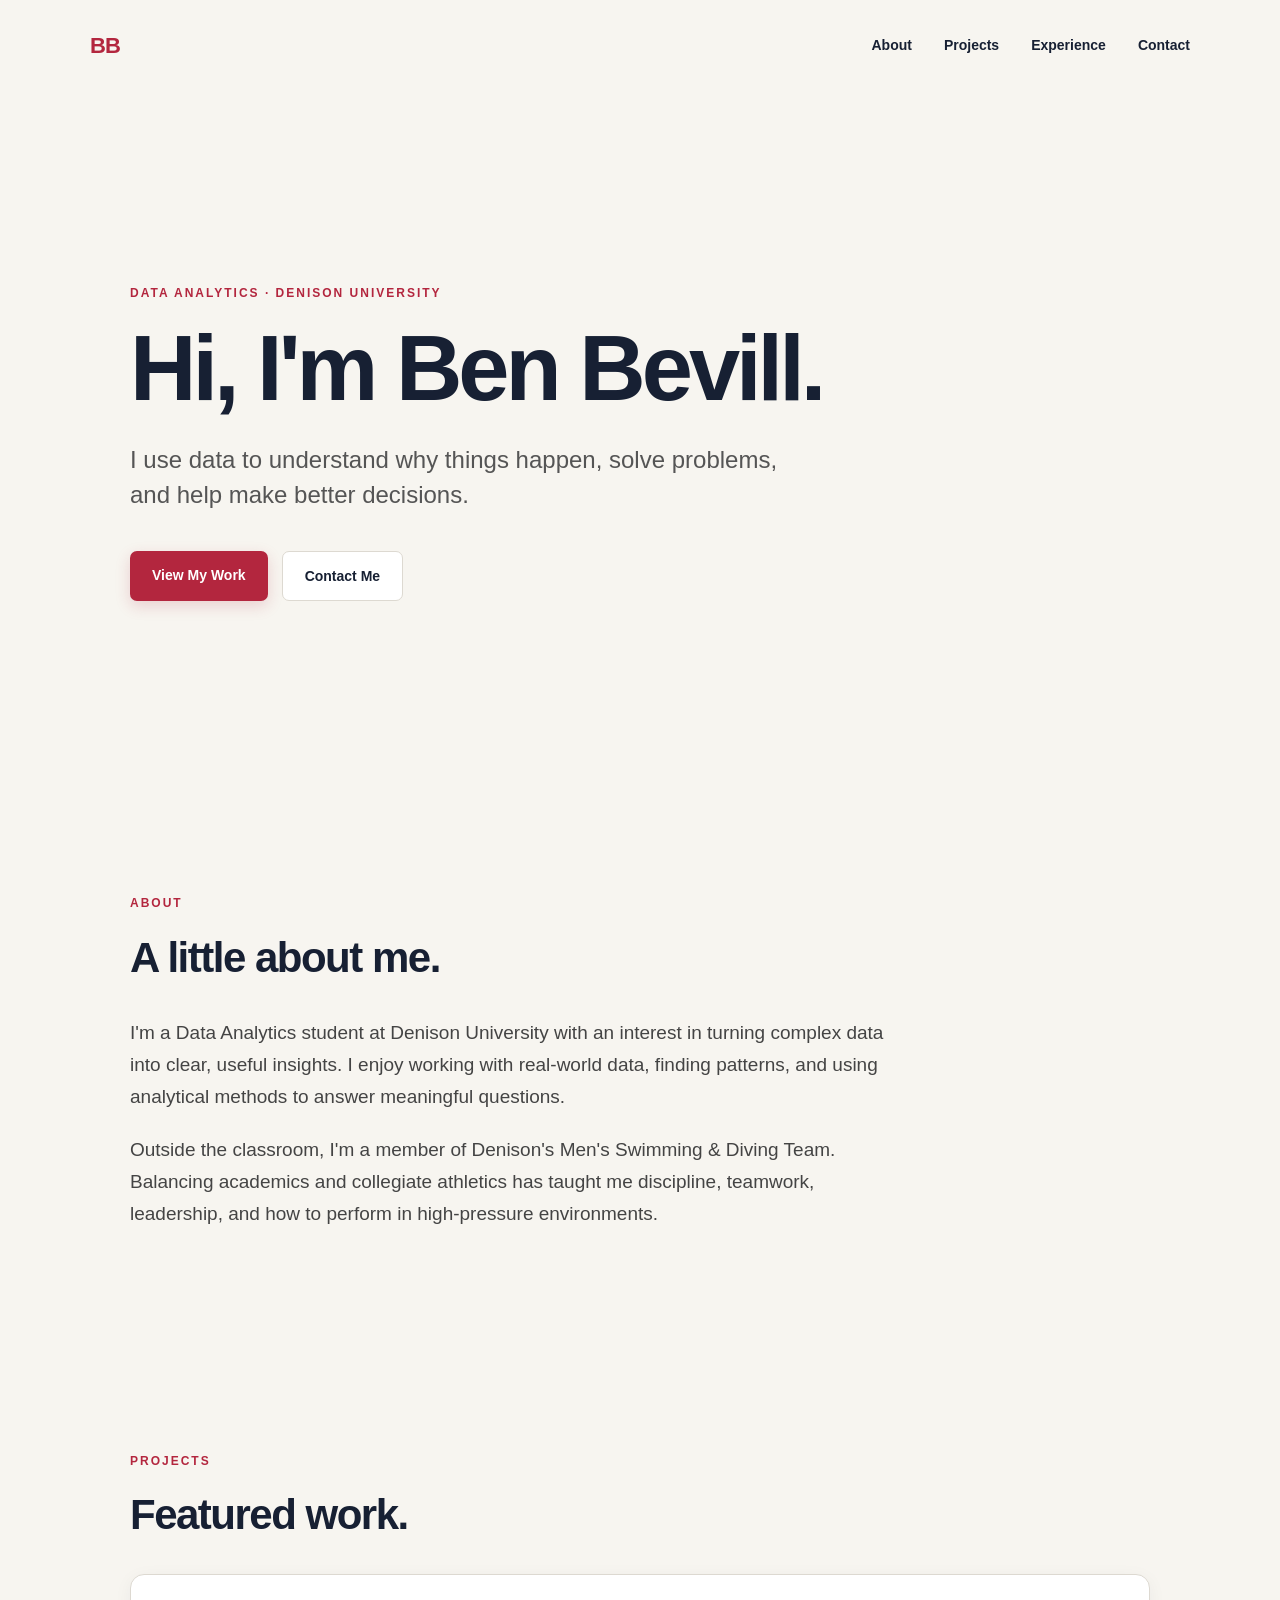
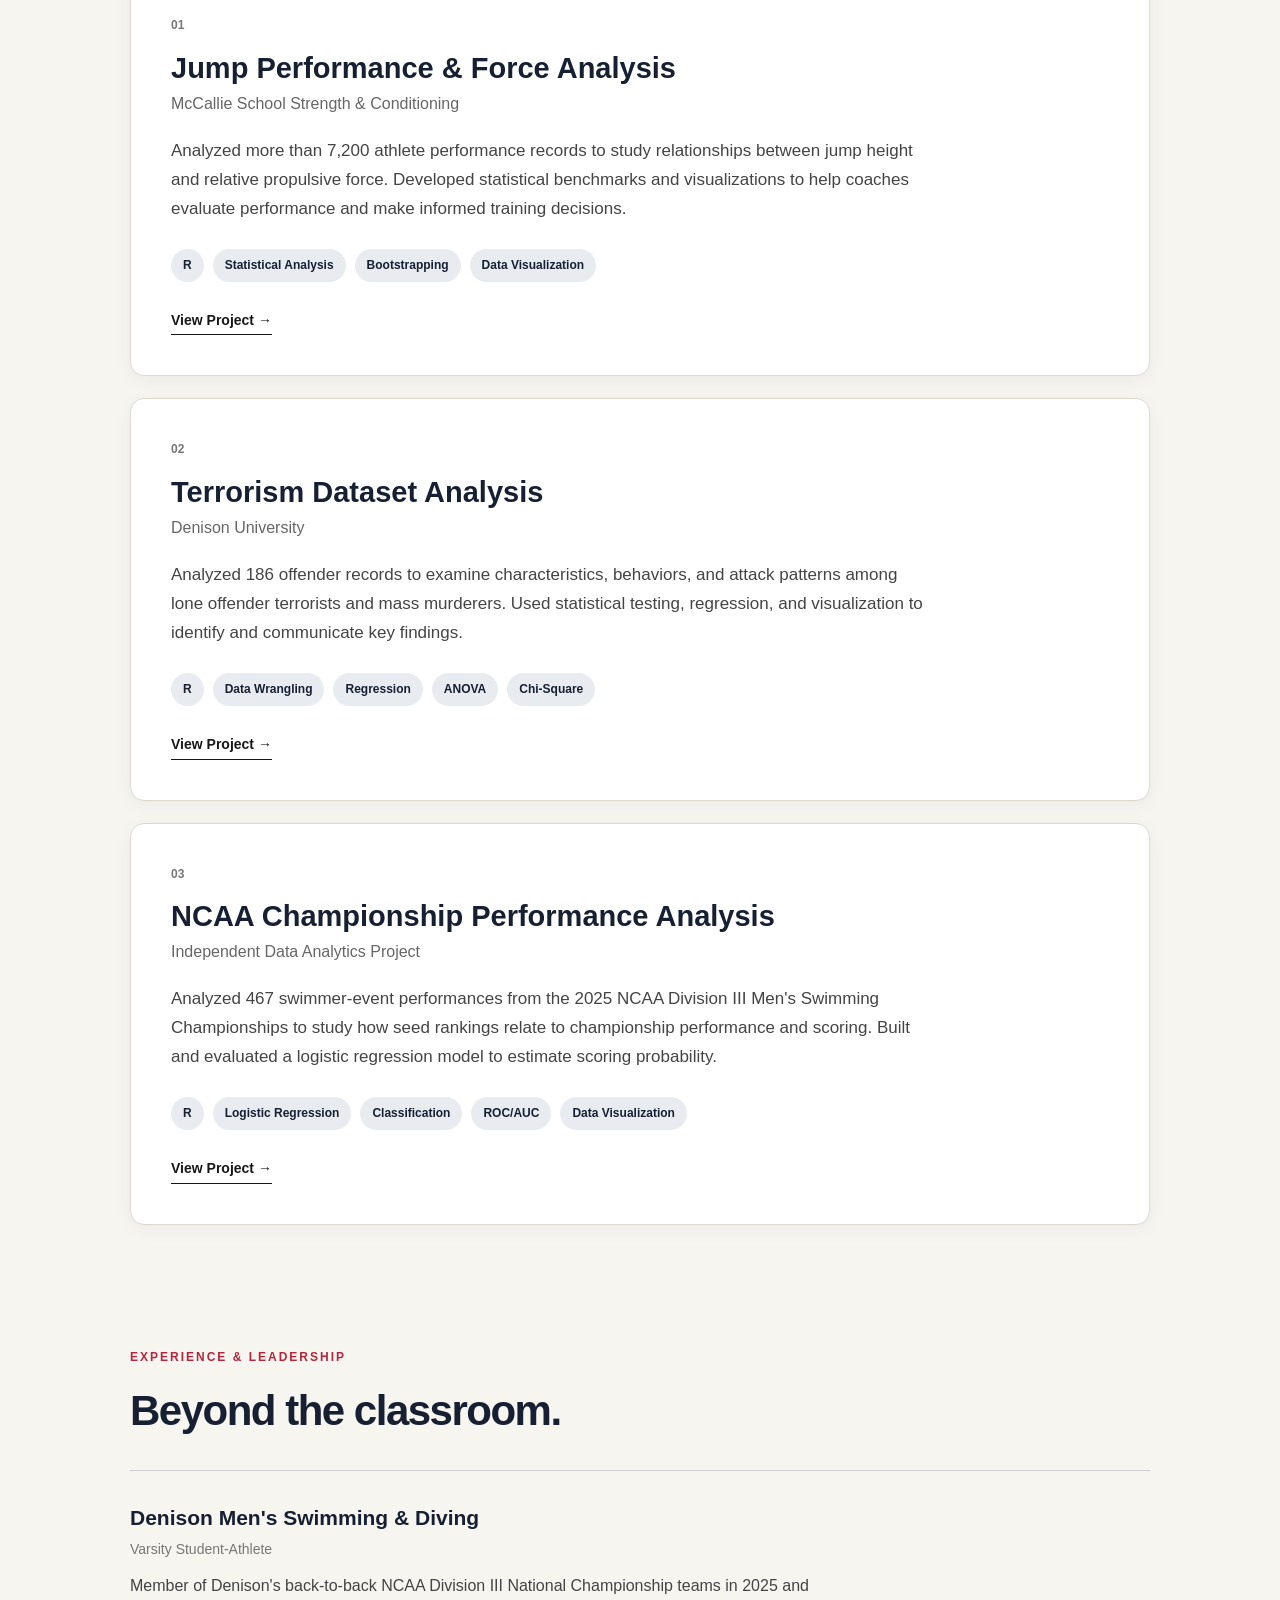
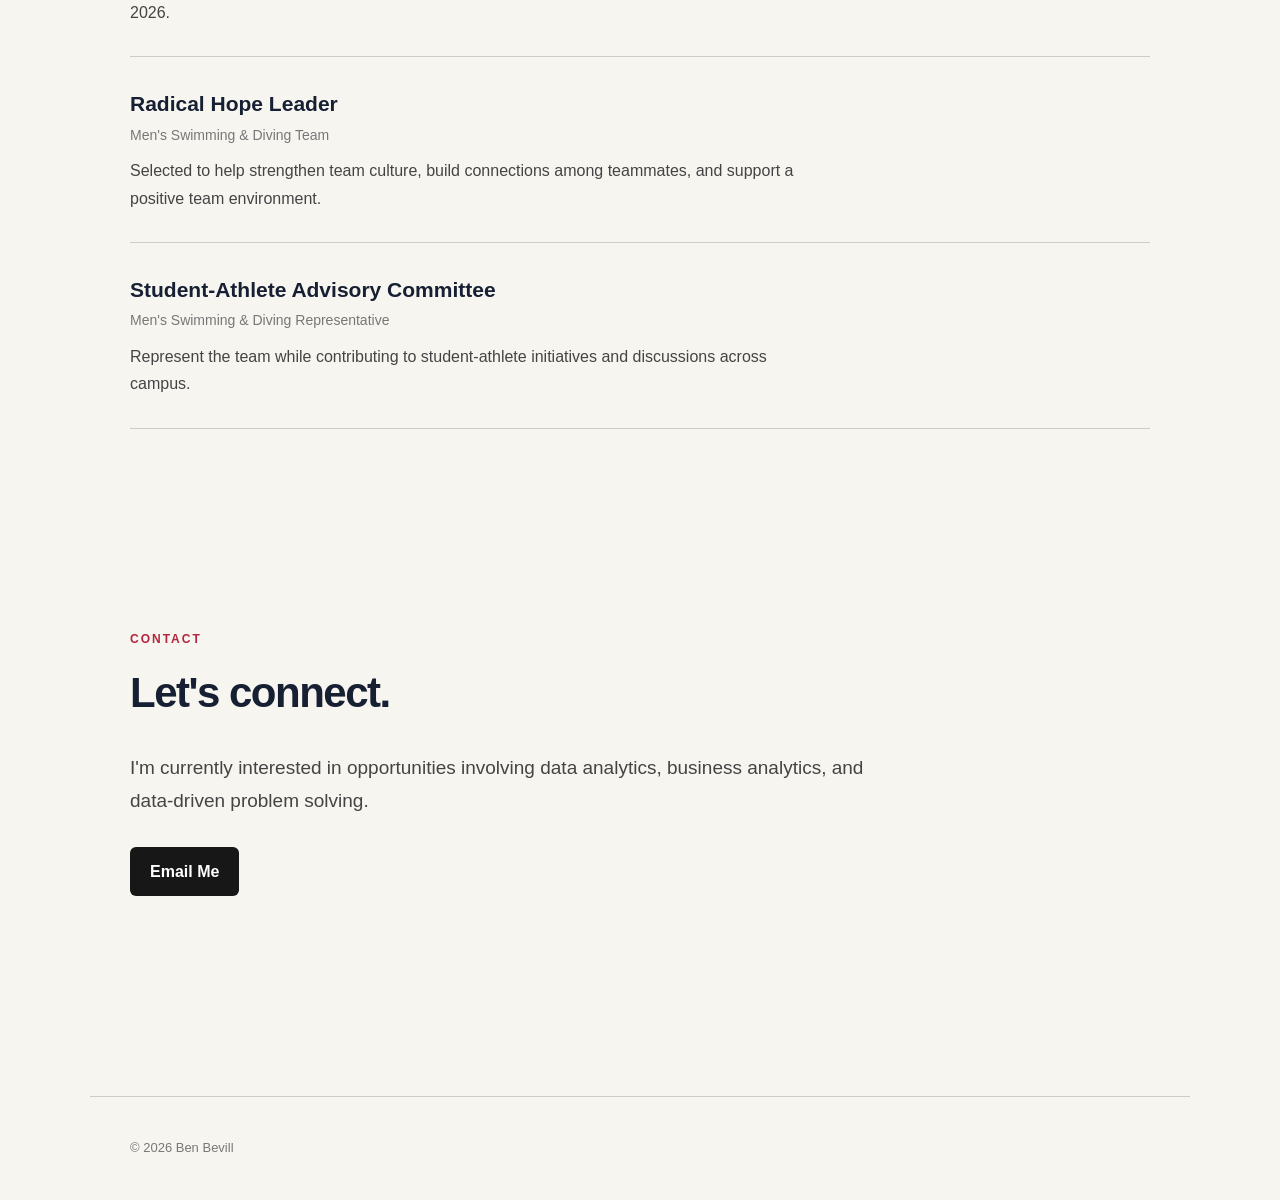
==== commit f45083ab: "Fix typo in about section of index.html" ====
--- a/index.html
+++ b/index.html
@@ -76,7 +76,7 @@
 
 
 
-        <!-- ABOUT -->
+        <!--  -->
 
         <section id="about">
 
@@ -98,7 +98,7 @@
 
             <p>
                 Outside the classroom, I'm a member of Denison's
-                Men's ming & Diving Team. Balancing academics
+                Men's Swimming & Diving Team. Balancing academics
                 and collegiate athletics has taught me discipline,
                 teamwork, leadership, and how to perform in
                 high-pressure environments.
